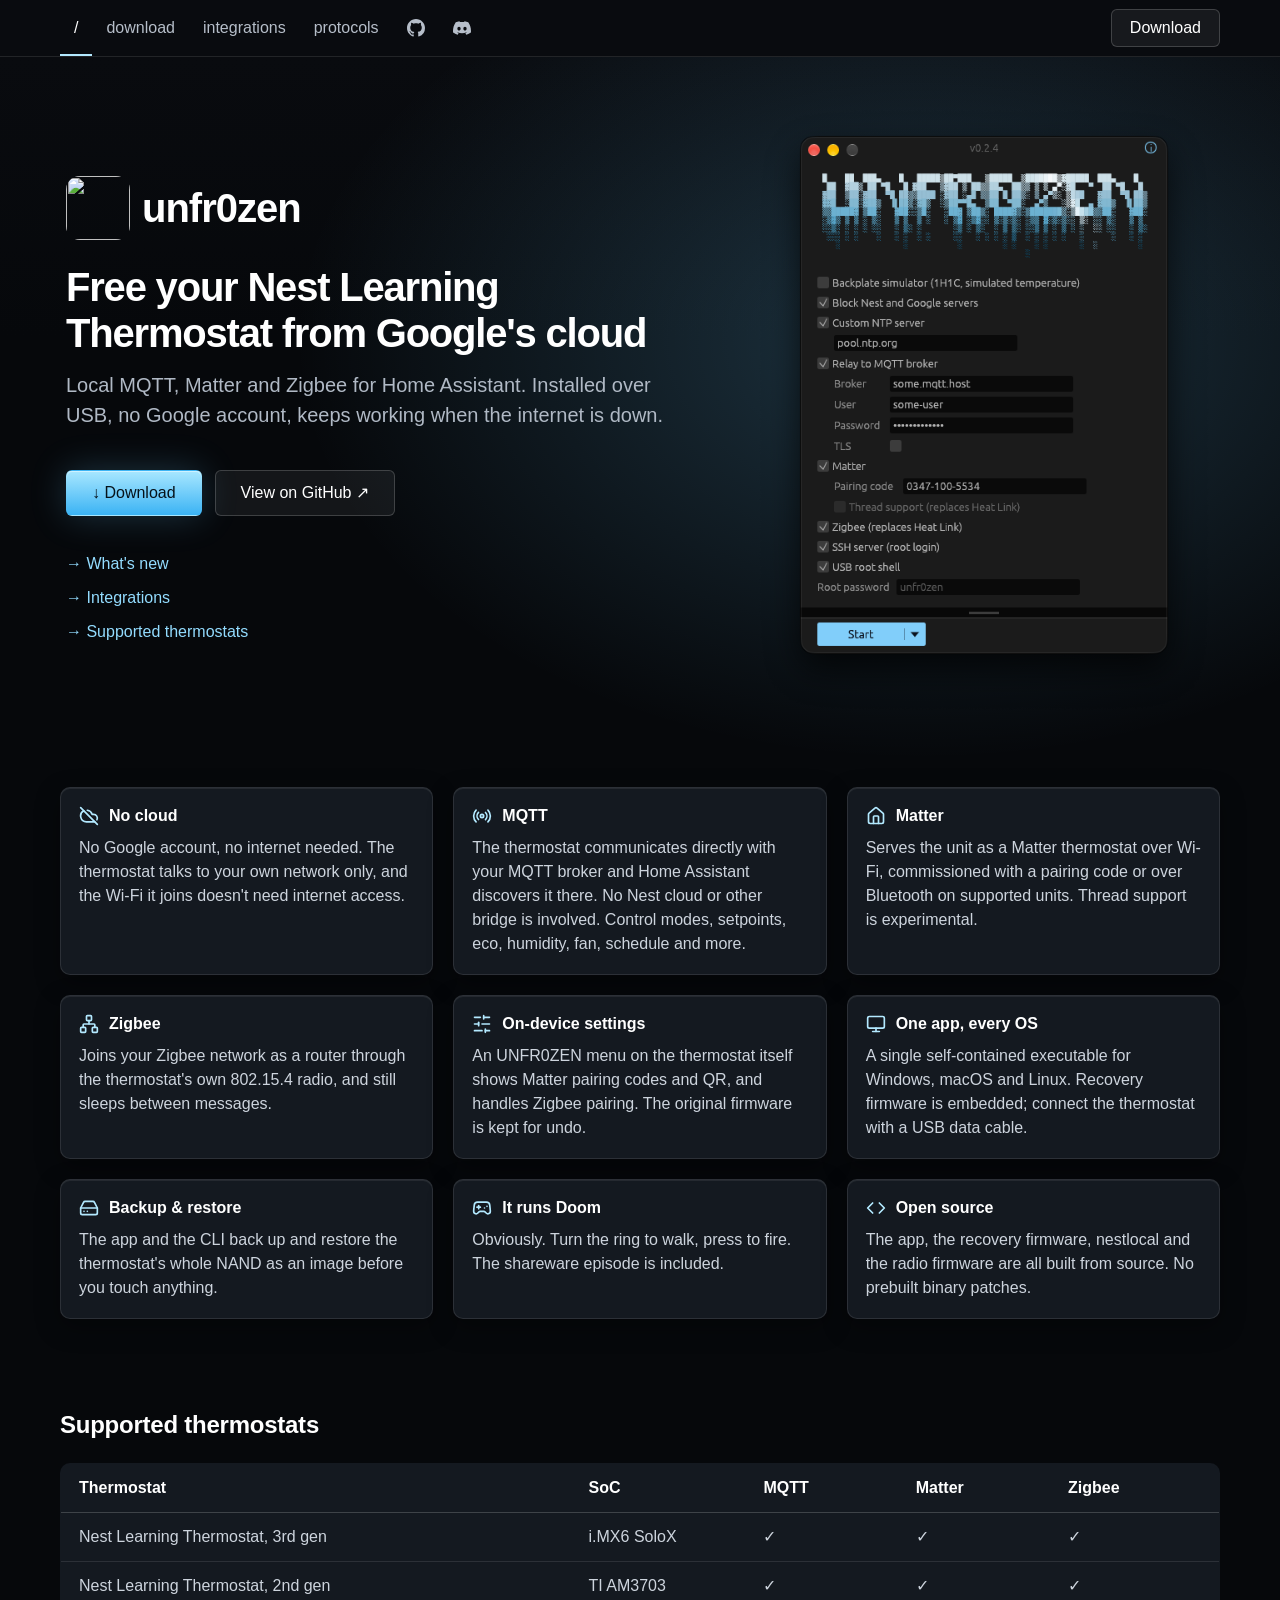
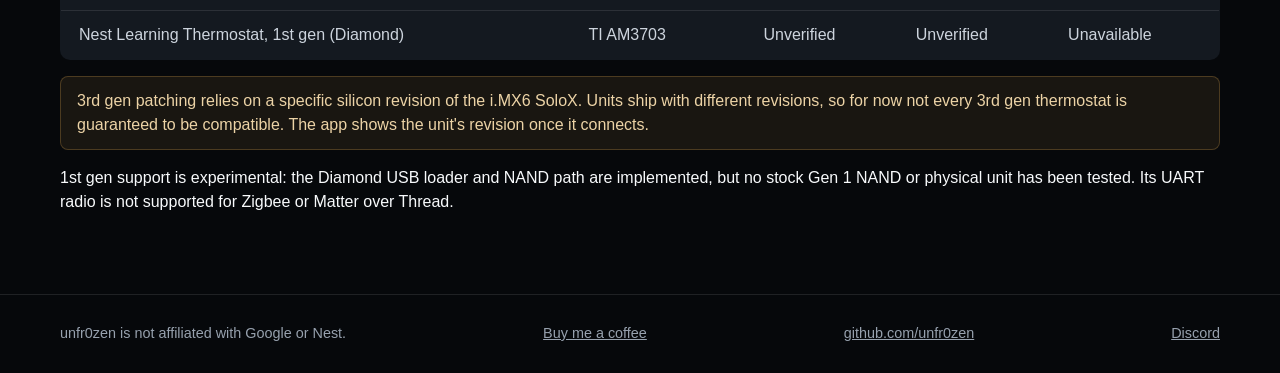
==== index.html @ 120b5002 "feat: add discord link and use github/discord icons in nav" ====
<!doctype html>
<html lang="en">
<head>
    <meta charset="utf-8">
    <meta name="viewport" content="width=device-width, initial-scale=1">
    <title>unfr0zen</title>
    <meta name="description" content="Free your Nest Learning Thermostat from Google's cloud. Local MQTT, Matter and Zigbee for Home Assistant, installed over USB.">
    <meta property="og:title" content="unfr0zen">
    <meta property="og:description" content="Free your Nest Learning Thermostat from Google's cloud.">
    <meta property="og:image" content="https://unfr0zen.com/assets/logo.png">
    <link rel="icon" href="/assets/logo.png">
    <link rel="preconnect" href="https://rsms.me">
    <link rel="stylesheet" href="https://rsms.me/inter/inter.css">
    <link rel="stylesheet" href="/style.css">
    <script async src="https://analytics.unfr0zen.com/js/pa-abmtJ6LBGT69nUpVKESXi.js"></script>
    <script>
      window.plausible=window.plausible||function(){(plausible.q=plausible.q||[]).push(arguments)},plausible.init=plausible.init||function(i){plausible.o=i||{}};
      plausible.init({ endpoint: "https://analytics.unfr0zen.com/api/event" })
    </script>
</head>
<body>
<header>
    <div class="wrap">
        <nav>
            <a href="/" class="active">/</a>
            <a href="/download/">download</a>
            <a href="/integrations/">integrations</a>
            <a href="/protocols/">protocols</a>
            <a href="https://github.com/unfr0zen" class="icon" target="_blank" rel="noopener" aria-label="GitHub" title="GitHub"><svg viewBox="0 0 16 16" aria-hidden="true"><path d="M8 0C3.58 0 0 3.58 0 8c0 3.54 2.29 6.53 5.47 7.59.4.07.55-.17.55-.38 0-.19-.01-.82-.01-1.49-2.01.37-2.53-.49-2.69-.94-.09-.23-.48-.94-.82-1.13-.28-.15-.68-.52-.01-.53.63-.01 1.08.58 1.23.82.72 1.21 1.87.87 2.33.66.07-.52.28-.87.51-1.07-1.78-.2-3.64-.89-3.64-3.95 0-.87.31-1.59.82-2.15-.08-.2-.36-1.02.08-2.12 0 0 .67-.21 2.2.82.64-.18 1.32-.27 2-.27.68 0 1.36.09 2 .27 1.53-1.04 2.2-.82 2.2-.82.44 1.1.16 1.92.08 2.12.51.56.82 1.27.82 2.15 0 3.07-1.87 3.75-3.65 3.95.29.25.54.73.54 1.48 0 1.07-.01 1.93-.01 2.2 0 .21.15.46.55.38A8.013 8.013 0 0 0 16 8c0-4.42-3.58-8-8-8z"/></svg></a>
            <a href="https://discord.gg/4YC7Yj3Tx" class="icon" target="_blank" rel="noopener" aria-label="Discord" title="Discord"><svg viewBox="0 0 24 24" aria-hidden="true"><path d="M20.317 4.37a19.791 19.791 0 0 0-4.885-1.515.074.074 0 0 0-.079.037c-.21.375-.444.864-.608 1.25a18.27 18.27 0 0 0-5.487 0 12.64 12.64 0 0 0-.617-1.25.077.077 0 0 0-.079-.037A19.736 19.736 0 0 0 3.677 4.37a.07.07 0 0 0-.032.027C.533 9.046-.32 13.58.099 18.057a.082.082 0 0 0 .031.057 19.9 19.9 0 0 0 5.993 3.03.078.078 0 0 0 .084-.028c.462-.63.874-1.295 1.226-1.994a.076.076 0 0 0-.041-.106 13.107 13.107 0 0 1-1.872-.892.077.077 0 0 1-.008-.128 10.2 10.2 0 0 0 .372-.292.074.074 0 0 1 .077-.01c3.928 1.793 8.18 1.793 12.062 0a.074.074 0 0 1 .078.01c.12.098.246.198.373.292a.077.077 0 0 1-.006.127 12.299 12.299 0 0 1-1.873.892.077.077 0 0 0-.041.107c.36.698.772 1.362 1.225 1.993a.076.076 0 0 0 .084.028 19.839 19.839 0 0 0 6.002-3.03.077.077 0 0 0 .032-.054c.5-5.177-.838-9.674-3.549-13.66a.061.061 0 0 0-.031-.03zM8.02 15.33c-1.183 0-2.157-1.085-2.157-2.419 0-1.333.956-2.419 2.157-2.419 1.21 0 2.176 1.096 2.157 2.42 0 1.333-.956 2.418-2.157 2.418zm7.975 0c-1.183 0-2.157-1.085-2.157-2.419 0-1.333.955-2.419 2.157-2.419 1.21 0 2.176 1.096 2.157 2.42 0 1.333-.946 2.418-2.157 2.418z"/></svg></a>
        </nav>
        <a href="/download/" class="btn btn-dark btn-small">Download</a>
    </div>
</header>

<main>
    <div class="hero">
        <div class="wrap">
            <div class="hero-text">
                <div class="hero-title">
                    <img src="/assets/logo.png" alt="">
                    <h1>unfr0zen</h1>
                </div>
                <h2>Free your Nest Learning Thermostat from Google's cloud</h2>
                <p>Local MQTT, Matter and Zigbee for Home Assistant. Installed over USB, no Google account, keeps working when the internet is down.</p>
                <div class="buttons">
                    <a href="/download/" class="btn btn-ice">↓ Download</a>
                    <a href="https://github.com/unfr0zen" class="btn btn-dark" target="_blank" rel="noopener">View on GitHub ↗</a>
                </div>
                <div class="quicklinks">
                    <a class="link" href="https://github.com/unfr0zen/unfr0zen/releases" target="_blank" rel="noopener">→ What's new</a>
                    <a class="link" href="/integrations/">→ Integrations</a>
                    <a class="link" href="#devices">→ Supported thermostats</a>
                </div>
            </div>
            <img class="screenshot" src="/assets/app.png" width="552" height="732" alt="The unfr0zen app on macOS">
        </div>
    </div>

    <section>
        <div class="wrap">
            <div class="grid">
                <div class="card">
                    <h3><svg viewBox="0 0 24 24" aria-hidden="true"><path d="m2 2 20 20"/><path d="M5.782 5.782A7 7 0 0 0 9 19h8.5a4.5 4.5 0 0 0 1.307-.193"/><path d="M21.532 16.5A4.5 4.5 0 0 0 17.5 10h-1.79A7.008 7.008 0 0 0 10 5.07"/></svg>No cloud</h3>
                    <p>No Google account, no internet needed. The thermostat talks to your own network only, and the Wi-Fi it joins doesn't need internet access.</p>
                </div>
                <div class="card">
                    <h3><svg viewBox="0 0 24 24" aria-hidden="true"><path d="M4.9 19.1C1 15.2 1 8.8 4.9 4.9"/><path d="M7.8 16.2c-2.3-2.3-2.3-6.1 0-8.5"/><circle cx="12" cy="12" r="2"/><path d="M16.2 7.8c2.3 2.3 2.3 6.1 0 8.5"/><path d="M19.1 4.9C23 8.8 23 15.1 19.1 19"/></svg>MQTT</h3>
                    <p>The thermostat communicates directly with your MQTT broker and Home Assistant discovers it there. No Nest cloud or other bridge is involved. Control modes, setpoints, eco, humidity, fan, schedule and more.</p>
                </div>
                <div class="card">
                    <h3><svg viewBox="0 0 24 24" aria-hidden="true"><path d="M15 21v-8a1 1 0 0 0-1-1h-4a1 1 0 0 0-1 1v8"/><path d="M3 10a2 2 0 0 1 .709-1.528l7-5.999a2 2 0 0 1 2.582 0l7 5.999A2 2 0 0 1 21 10v9a2 2 0 0 1-2 2H5a2 2 0 0 1-2-2z"/></svg>Matter</h3>
                    <p>Serves the unit as a Matter thermostat over Wi-Fi, commissioned with a pairing code or over Bluetooth on supported units. Thread support is experimental.</p>
                </div>
                <div class="card">
                    <h3><svg viewBox="0 0 24 24" aria-hidden="true"><rect x="16" y="16" width="6" height="6" rx="1"/><rect x="2" y="16" width="6" height="6" rx="1"/><rect x="9" y="2" width="6" height="6" rx="1"/><path d="M5 16v-3a1 1 0 0 1 1-1h12a1 1 0 0 1 1 1v3"/><path d="M12 12V8"/></svg>Zigbee</h3>
                    <p>Joins your Zigbee network as a router through the thermostat's own 802.15.4 radio, and still sleeps between messages.</p>
                </div>
                <div class="card">
                    <h3><svg viewBox="0 0 24 24" aria-hidden="true"><line x1="21" x2="14" y1="4" y2="4"/><line x1="10" x2="3" y1="4" y2="4"/><line x1="21" x2="12" y1="12" y2="12"/><line x1="8" x2="3" y1="12" y2="12"/><line x1="21" x2="16" y1="20" y2="20"/><line x1="12" x2="3" y1="20" y2="20"/><line x1="14" x2="14" y1="2" y2="6"/><line x1="8" x2="8" y1="10" y2="14"/><line x1="16" x2="16" y1="18" y2="22"/></svg>On-device settings</h3>
                    <p>An UNFR0ZEN menu on the thermostat itself shows Matter pairing codes and QR, and handles Zigbee pairing. The original firmware is kept for undo.</p>
                </div>
                <div class="card">
                    <h3><svg viewBox="0 0 24 24" aria-hidden="true"><rect width="20" height="14" x="2" y="3" rx="2"/><line x1="8" x2="16" y1="21" y2="21"/><line x1="12" x2="12" y1="17" y2="21"/></svg>One app, every OS</h3>
                    <p>A single self-contained executable for Windows, macOS and Linux. Recovery firmware is embedded; connect the thermostat with a USB data cable.</p>
                </div>
                <div class="card">
                    <h3><svg viewBox="0 0 24 24" aria-hidden="true"><line x1="22" x2="2" y1="12" y2="12"/><path d="M5.45 5.11 2 12v6a2 2 0 0 0 2 2h16a2 2 0 0 0 2-2v-6l-3.45-6.89A2 2 0 0 0 16.76 4H7.24a2 2 0 0 0-1.79 1.11z"/><line x1="6" x2="6.01" y1="16" y2="16"/><line x1="10" x2="10.01" y1="16" y2="16"/></svg>Backup &amp; restore</h3>
                    <p>The app and the CLI back up and restore the thermostat's whole NAND as an image before you touch anything.</p>
                </div>
                <div class="card">
                    <h3><svg viewBox="0 0 24 24" aria-hidden="true"><line x1="6" x2="10" y1="11" y2="11"/><line x1="8" x2="8" y1="9" y2="13"/><line x1="15" x2="15.01" y1="12" y2="12"/><line x1="18" x2="18.01" y1="10" y2="10"/><path d="M17.32 5H6.68a4 4 0 0 0-3.978 3.59c-.006.052-.01.101-.017.152C2.604 9.416 2 14.456 2 16a3 3 0 0 0 3 3c1 0 1.5-.5 2-1l1.414-1.414A2 2 0 0 1 9.828 16h4.344a2 2 0 0 1 1.414.586L17 18c.5.5 1 1 2 1a3 3 0 0 0 3-3c0-1.545-.604-6.584-.685-7.258-.007-.05-.011-.1-.017-.151A4 4 0 0 0 17.32 5z"/></svg>It runs Doom</h3>
                    <p>Obviously. Turn the ring to walk, press to fire. The shareware episode is included.</p>
                </div>
                <div class="card">
                    <h3><svg viewBox="0 0 24 24" aria-hidden="true"><polyline points="16 18 22 12 16 6"/><polyline points="8 6 2 12 8 18"/></svg>Open source</h3>
                    <p>The app, the recovery firmware, nestlocal and the radio firmware are all built from source. No prebuilt binary patches.</p>
                </div>
            </div>
        </div>
    </section>

    <section id="devices">
        <div class="wrap">
            <h2>Supported thermostats</h2>
            <div class="table-scroll">
                <table>
                    <thead>
                        <tr><th>Thermostat</th><th>SoC</th><th>MQTT</th><th>Matter</th><th>Zigbee</th></tr>
                    </thead>
                    <tbody>
                        <tr><td>Nest Learning Thermostat, 3rd gen</td><td>i.MX6 SoloX</td><td>✓</td><td>✓</td><td>✓</td></tr>
                        <tr><td>Nest Learning Thermostat, 2nd gen</td><td>TI AM3703</td><td>✓</td><td>✓</td><td>✓</td></tr>
                        <tr><td>Nest Learning Thermostat, 1st gen (Diamond)</td><td>TI AM3703</td><td>Unverified</td><td>Unverified</td><td>Unavailable</td></tr>
                    </tbody>
                </table>
            </div>
            <div class="note">3rd gen patching relies on a specific silicon revision of the i.MX6 SoloX. Units ship with different revisions, so for now not every 3rd gen thermostat is guaranteed to be compatible. The app shows the unit's revision once it connects.</div>
            <p>1st gen support is experimental: the Diamond USB loader and NAND path are implemented, but no stock Gen 1 NAND or physical unit has been tested. Its UART radio is not supported for Zigbee or Matter over Thread.</p>
        </div>
    </section>
</main>

<footer>
    <div class="wrap">
        <span>unfr0zen is not affiliated with Google or Nest.</span>
        <a href="https://buymeacoffee.com/willtm" target="_blank" rel="noopener">Buy me a coffee</a>
        <a href="https://github.com/unfr0zen" target="_blank" rel="noopener">github.com/unfr0zen</a>
        <a href="https://discord.gg/4YC7Yj3Tx" target="_blank" rel="noopener">Discord</a>
    </div>
</footer>
</body>
</html>
---- style.css ----
:root {
    --bg: #06080b;
    --bg-raised: #141920;
    --bg-header: #090b0f;
    --border: rgba(255, 255, 255, 0.1);
    --border-strong: rgba(255, 255, 255, 0.18);
    --text: #f8fafc;
    --text-body: #cdd4dd;
    --muted: #97a1ae;
    --ice: #b3e9ff;
    --ice-dim: #93dcff;
    --ice-glow: rgba(111, 205, 255, 0.22);
    --ice-grad: linear-gradient(180deg, #a8e7ff, #3bb3f4);
    --ice-grad-hover: linear-gradient(180deg, #bdedff, #52c0f8);
    --mono: ui-monospace, SFMono-Regular, Menlo, Consolas, monospace;
}

* { box-sizing: border-box; }

html { color-scheme: dark; }

body {
    margin: 0;
    background: var(--bg);
    color: var(--text);
    font-family: InterVariable, Inter, -apple-system, BlinkMacSystemFont, "Segoe UI", sans-serif;
    /* Slashed zero, so the 0 in unfr0zen doesn't read as an O. */
    font-feature-settings: "zero";
    line-height: 1.5;
    -webkit-font-smoothing: antialiased;
}

a { color: var(--ice-dim); }

a:hover { color: var(--ice); }

:focus-visible {
    outline: 2px solid var(--ice);
    outline-offset: 2px;
}

h1, h2, h3 { color: #fff; }

code {
    font-family: var(--mono);
    font-size: 0.9em;
    color: #e6f5fe;
    background: rgba(159, 224, 255, 0.13);
    padding: 0.1em 0.35em;
    border-radius: 4px;
}

.wrap {
    max-width: 1200px;
    margin: 0 auto;
    padding: 0 20px;
}

/* Header */

header {
    background: var(--bg-header);
    border-bottom: 1px solid var(--border);
}

header .wrap {
    display: flex;
    align-items: center;
    justify-content: space-between;
    min-height: 56px;
    gap: 16px;
}

nav {
    display: flex;
    flex-wrap: wrap;
}

nav a {
    padding: 16px 14px 14px;
    color: #b6bec9;
    text-decoration: none;
    border-bottom: 2px solid transparent;
    transition: color 0.15s;
}

nav a:hover { color: #fff; }

nav a.icon {
    display: flex;
    align-items: center;
}

nav a.icon svg {
    width: 18px;
    height: 18px;
    fill: currentColor;
}

nav a.active {
    color: #fff;
    font-weight: 500;
    border-bottom-color: var(--ice);
}

/* Buttons */

.btn {
    display: inline-block;
    padding: 10px 25px;
    font-size: 1rem;
    color: #fff;
    border-radius: 6px;
    text-decoration: none;
    border: 1px solid transparent;
    transition: background 0.15s, border-color 0.15s;
}

.btn-ice {
    color: #061219;
    font-weight: 500;
    background: var(--ice-grad);
    box-shadow: inset 0 1px 0 rgba(255, 255, 255, 0.45), 0 0 36px var(--ice-glow);
}
.btn-ice:hover { background: var(--ice-grad-hover); color: #061219; }

.btn-dark {
    background: rgba(255, 255, 255, 0.06);
    border-color: var(--border-strong);
}
.btn-dark:hover {
    color: #fff;
    background: rgba(255, 255, 255, 0.11);
    border-color: rgba(255, 255, 255, 0.3);
}

.btn-small {
    padding: 6px 18px;
    font-weight: 500;
}

.link {
    color: var(--ice-dim);
    text-decoration: none;
}
.link:hover { text-decoration: underline; }

/* Hero */

.hero {
    background:
        radial-gradient(ellipse 70% 85% at 72% 40%, var(--ice-glow), transparent 70%),
        linear-gradient(to bottom, var(--bg-header), var(--bg) 40%);
    min-height: max(60vh, 560px);
    display: flex;
    align-items: center;
    padding: 48px 0;
}

.hero .wrap {
    display: flex;
    align-items: center;
    gap: 48px;
}

.hero-text { flex: 1; }

.hero-title {
    display: flex;
    align-items: center;
    gap: 12px;
}

.hero-title img {
    width: 64px;
    height: 64px;
    border-radius: 14px;
}

.hero-title h1 {
    margin: 0;
    font-size: 40px;
    font-weight: 600;
    letter-spacing: -0.025em;
}

.hero h2 {
    font-size: 2.5rem;
    font-weight: 600;
    line-height: 1.15;
    letter-spacing: -0.03em;
    margin: 24px 0 0;
    max-width: 640px;
}

.hero p {
    font-size: 20px;
    font-weight: 300;
    color: #b0b9c5;
    margin: 14px 0 0;
    max-width: 600px;
}

.buttons {
    display: flex;
    flex-wrap: wrap;
    gap: 13px;
    margin-top: 40px;
}

.quicklinks {
    display: flex;
    flex-direction: column;
    gap: 10px;
    margin-top: 36px;
}

/* App screenshot, a transparent PNG with the macOS window shadow */

.screenshot {
    flex: none;
    width: 460px;
    height: auto;
}

@media (max-width: 900px) {
    .screenshot { display: none; }
    .hero { min-height: 0; }
    .hero h2 { font-size: 1.6rem; }
}

/* Sections */

section { padding: 24px 0 64px; }

section > .wrap > h2 {
    font-size: 1.5rem;
    font-weight: 600;
    letter-spacing: -0.01em;
    margin: 0 0 20px;
}

.grid {
    display: grid;
    grid-template-columns: repeat(auto-fill, minmax(320px, 1fr));
    gap: 20px;
}

.card {
    background: var(--bg-raised);
    border: 1px solid var(--border);
    border-radius: 10px;
    overflow: hidden;
    box-shadow: inset 0 1px 0 rgba(255, 255, 255, 0.07), 0 8px 24px rgba(0, 0, 0, 0.35);
}

.card h3 {
    display: flex;
    align-items: center;
    gap: 10px;
    margin: 0;
    padding: 16px 18px 0;
    font-size: 1rem;
    font-weight: 600;
}

/* Line icons from Lucide (ISC license). */
.card h3 svg,
.doc h2 svg {
    flex: none;
    width: 20px;
    height: 20px;
    fill: none;
    stroke: var(--ice);
    stroke-width: 2;
    stroke-linecap: round;
    stroke-linejoin: round;
}

.card p {
    margin: 0;
    padding: 8px 18px 18px;
    color: var(--text-body);
}

table {
    width: 100%;
    border-collapse: collapse;
    background: var(--bg-raised);
    border: 1px solid var(--border);
    border-radius: 10px;
    overflow: hidden;
}

th, td {
    text-align: left;
    padding: 12px 18px;
    border-bottom: 1px solid var(--border);
}

th {
    color: #fff;
    font-weight: 600;
    border-bottom-color: var(--border-strong);
}

td { color: var(--text-body); }

tr:last-child td { border-bottom: none; }

.table-scroll { overflow-x: auto; }

/* Download page */

.os-picker {
    background:
        radial-gradient(ellipse 55% 120% at 50% 0%, var(--ice-glow), transparent 70%),
        var(--bg-header);
    border-bottom: 1px solid var(--border);
    padding: 40px 0;
}

.os-picker h1 {
    text-align: center;
    margin: 0 0 6px;
    font-weight: 600;
    letter-spacing: -0.02em;
}

.os-picker .version {
    text-align: center;
    color: var(--muted);
    margin: 0 0 28px;
}

.tabs {
    display: grid;
    grid-template-columns: repeat(3, 1fr);
    gap: 16px;
    max-width: 640px;
    margin: 0 auto;
}

.tab {
    font: inherit;
    color: #b6bec9;
    background: transparent;
    border: 1px solid transparent;
    border-radius: 8px;
    height: 96px;
    cursor: pointer;
    display: flex;
    flex-direction: column;
    align-items: center;
    justify-content: center;
    gap: 8px;
    transition: color 0.15s, background 0.15s, border-color 0.15s;
}

.tab svg {
    width: 32px;
    height: 32px;
    fill: currentColor;
}

.tab:hover {
    color: #fff;
    background: rgba(255, 255, 255, 0.04);
}

.tab.active {
    color: #fff;
    font-weight: 600;
    border-color: rgba(159, 224, 255, 0.65);
    background: rgba(159, 224, 255, 0.12);
    box-shadow: 0 0 28px var(--ice-glow);
}

.panel { display: none; padding-bottom: 0; }
.panel.active { display: block; }

.panel .wrap { max-width: 760px; }

.files {
    display: flex;
    flex-wrap: wrap;
    gap: 12px;
    margin: 8px 0 28px;
}

.panel h2 {
    font-size: 1.25rem;
    margin: 32px 0 8px;
}

.panel ol, .panel ul { padding-left: 22px; color: var(--text-body); }
.panel li { margin: 6px 0; }

.note {
    border-radius: 8px;
    padding: 12px 16px;
    margin: 16px 0;
    background: rgba(255, 190, 92, 0.08);
    border: 1px solid rgba(255, 190, 92, 0.22);
    color: #ecd3a6;
}

pre {
    position: relative;
    background: #0b0e13;
    border: 1px solid var(--border);
    border-radius: 10px;
    padding: 16px 56px 16px 16px;
    overflow-x: auto;
    font-family: var(--mono);
    font-size: 0.85rem;
    line-height: 1.5;
    color: #e3eaf2;
}

pre code { background: none; padding: 0; font-size: inherit; color: inherit; }

.copy {
    position: absolute;
    top: 8px;
    right: 8px;
    font: 12px var(--mono);
    color: #c3c9d2;
    background: rgba(255, 255, 255, 0.06);
    border: 1px solid var(--border-strong);
    border-radius: 5px;
    padding: 4px 8px;
    cursor: pointer;
    transition: color 0.15s, background 0.15s;
}
.copy:hover { color: #fff; background: rgba(255, 255, 255, 0.1); }

/* Footer */

footer {
    border-top: 1px solid var(--border);
    color: var(--muted);
    font-size: 0.9rem;
    padding: 28px 0;
}

footer .wrap {
    display: flex;
    flex-wrap: wrap;
    justify-content: space-between;
    gap: 12px;
}

footer a { color: var(--muted); }
footer a:hover { color: var(--text); }

@media (max-width: 600px) {
    header .btn { display: none; }
    nav a { padding: 16px 6px 14px; font-size: 0.9rem; }
    .tab { height: 80px; font-size: 0.9rem; }
    .grid { grid-template-columns: 1fr; }
}

/* Documentation pages */

.doc .wrap { max-width: 860px; }

.doc h1 {
    font-size: 2rem;
    font-weight: 600;
    letter-spacing: -0.02em;
    margin: 24px 0 12px;
}

.doc .wrap > h2 {
    display: flex;
    align-items: center;
    gap: 12px;
    font-size: 1.4rem;
    letter-spacing: -0.01em;
    margin: 48px 0 12px;
    scroll-margin-top: 16px;
}

.doc h2 svg { width: 24px; height: 24px; }
.doc h3 { font-size: 1.1rem; margin: 28px 0 8px; }

.doc p, .doc li { color: var(--text-body); overflow-wrap: break-word; }
.doc b { color: var(--text); font-weight: 600; }
.doc ol, .doc ul { padding-left: 22px; }
.doc li { margin: 6px 0; }
.doc table { margin: 4px 0 12px; }

/* On phones a row is a block: each cell on its own line under its column's
   name (data-label). */
@media (max-width: 600px) {
    .doc thead { display: none; }
    .doc table, .doc tbody, .doc tr, .doc td { display: block; }
    .doc tr { padding: 10px 16px; border-bottom: 1px solid var(--border); }
    .doc tr:last-child { border-bottom: none; }
    .doc td { padding: 3px 0; border: none; overflow-wrap: break-word; }
    .doc td:first-child { color: var(--text); }
    .doc td[data-label]::before {
        content: attr(data-label);
        display: block;
        font-size: 0.75rem;
        color: var(--muted);
    }
}

.doc .badge { margin: 4px 0 20px; }
.doc .badge img { display: block; height: 40px; }

.toc {
    display: flex;
    flex-wrap: wrap;
    gap: 6px 18px;
    list-style: none;
    padding: 0 !important;
}
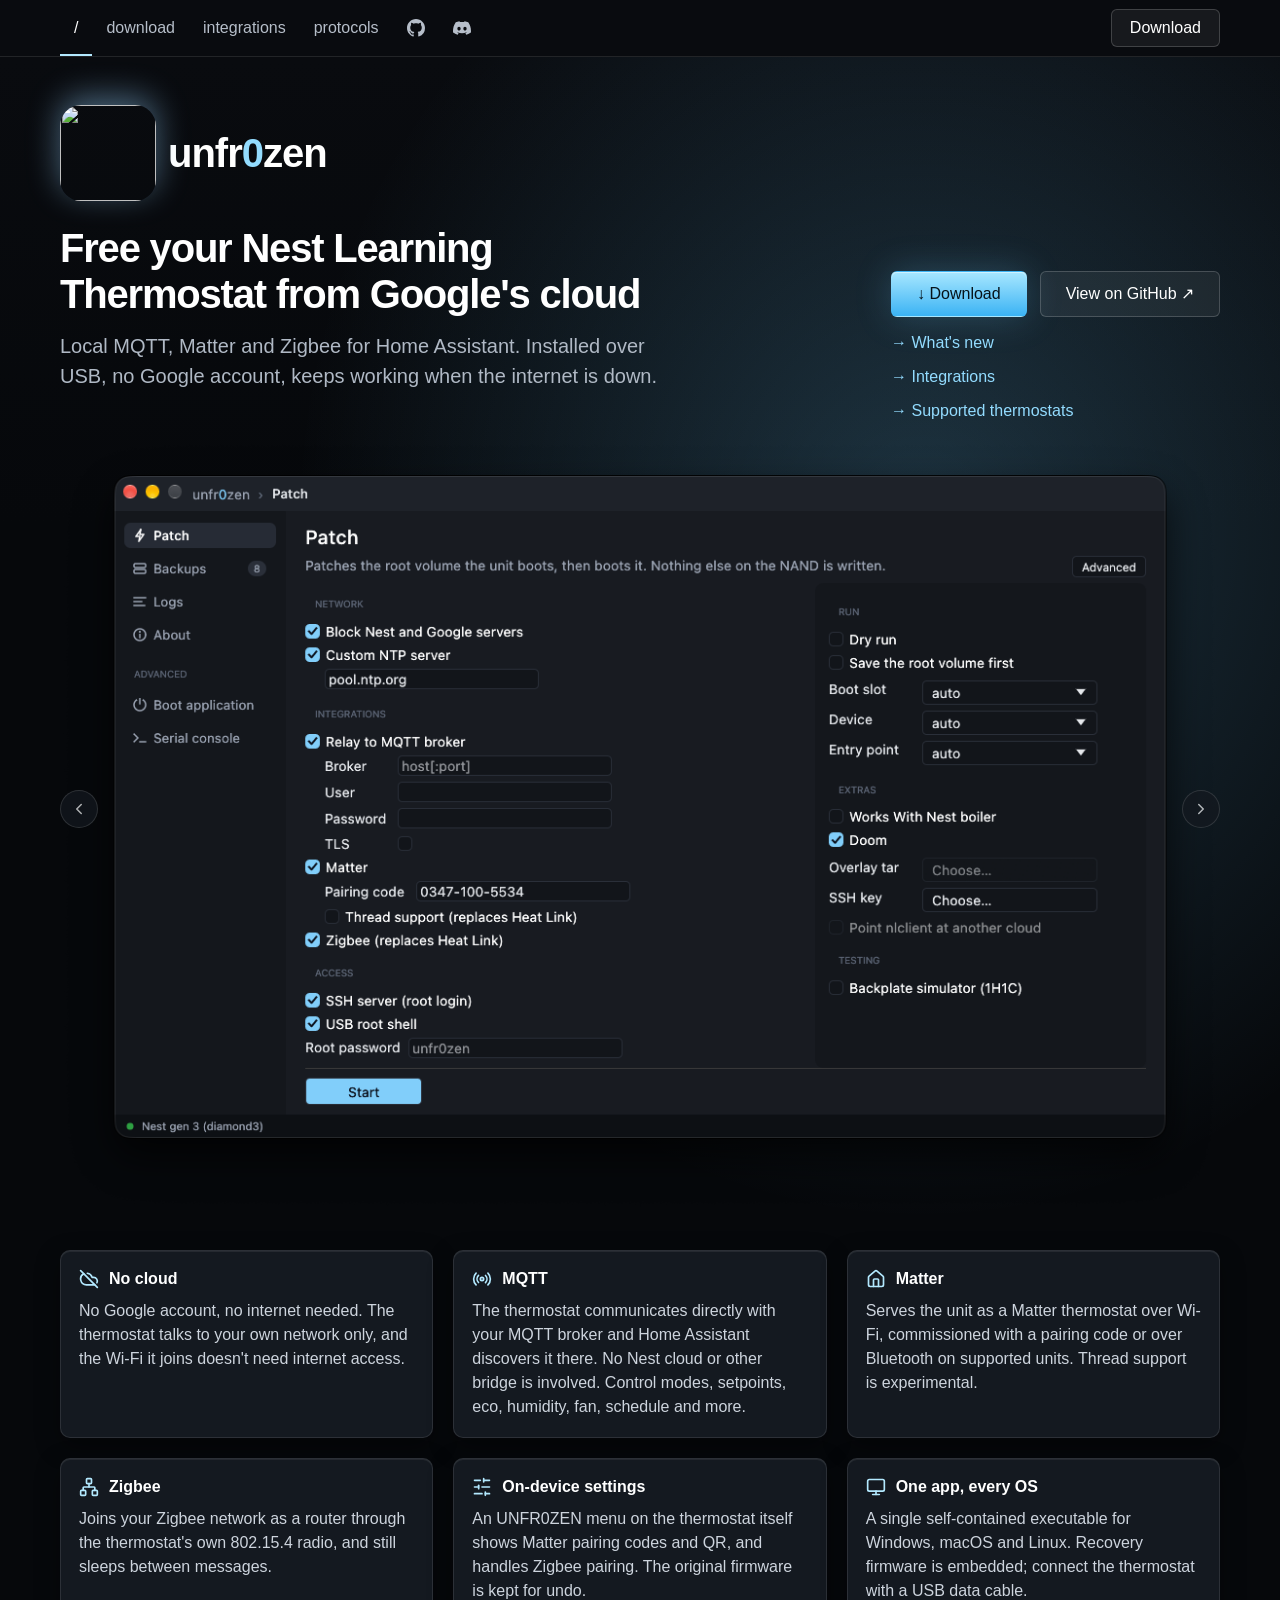
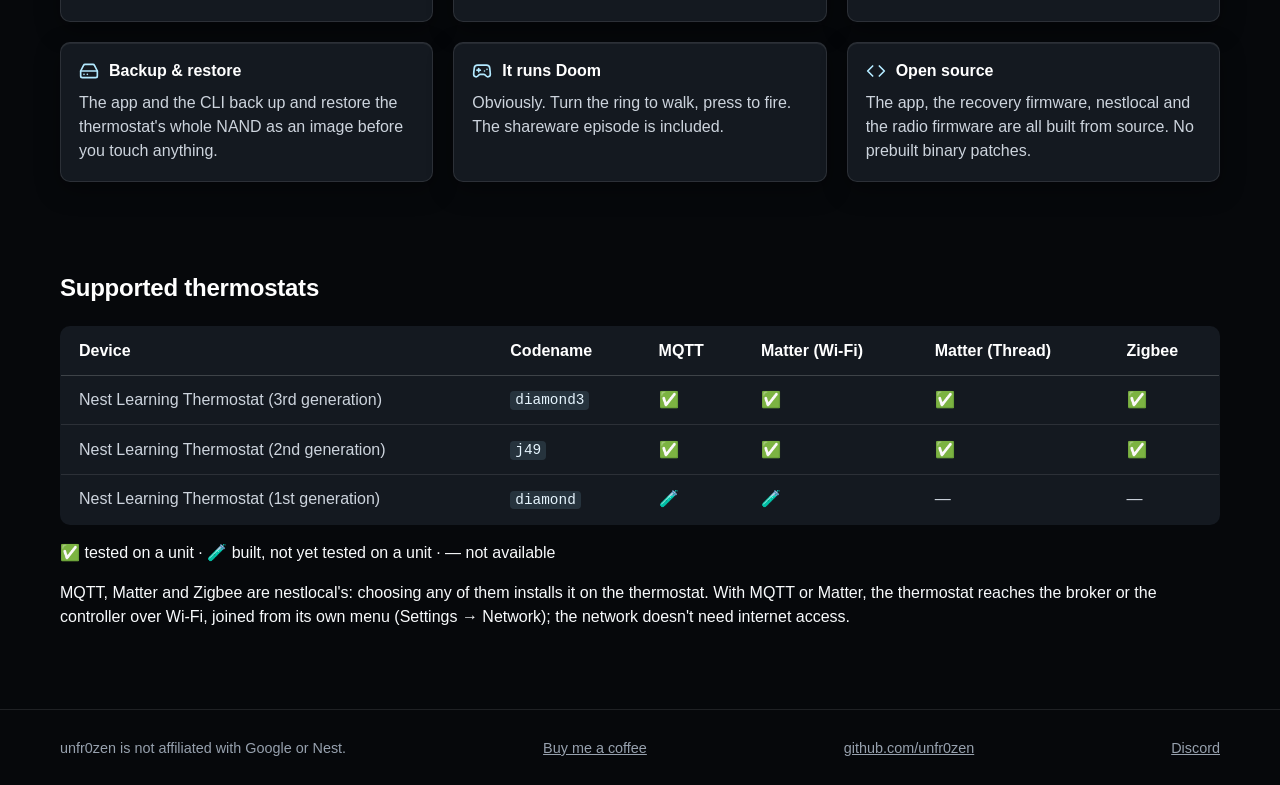
==== commit a9df1e80: "feat: rework the homepage's hero and supported thermostats Rotating screenshots with arrows at full " ====
--- a/index.html
+++ b/index.html
@@ -8,10 +8,13 @@
     <meta property="og:title" content="unfr0zen">
     <meta property="og:description" content="Free your Nest Learning Thermostat from Google's cloud.">
     <meta property="og:image" content="https://unfr0zen.com/assets/logo.png">
-    <link rel="icon" href="/assets/logo.png">
+    <link rel="icon" href="/favicon.ico" sizes="16x16 32x32 48x48">
+    <link rel="icon" type="image/png" href="/assets/logo.png" sizes="256x256">
+    <link rel="apple-touch-icon" href="/assets/apple-touch-icon.png">
     <link rel="preconnect" href="https://rsms.me">
     <link rel="stylesheet" href="https://rsms.me/inter/inter.css">
     <link rel="stylesheet" href="/style.css">
+    <script defer src="/carousel.js"></script>
     <script async src="https://analytics.unfr0zen.com/js/pa-abmtJ6LBGT69nUpVKESXi.js"></script>
     <script>
       window.plausible=window.plausible||function(){(plausible.q=plausible.q||[]).push(arguments)},plausible.init=plausible.init||function(i){plausible.o=i||{}};
@@ -38,8 +41,8 @@
         <div class="wrap">
             <div class="hero-text">
                 <div class="hero-title">
-                    <img src="/assets/logo.png" alt="">
-                    <h1>unfr0zen</h1>
+                    <span class="hero-logo"><img src="/assets/logo.png" alt=""></span>
+                    <h1>unfr<span class="zero">0</span>zen</h1>
                 </div>
                 <h2>Free your Nest Learning Thermostat from Google's cloud</h2>
                 <p>Local MQTT, Matter and Zigbee for Home Assistant. Installed over USB, no Google account, keeps working when the internet is down.</p>
@@ -53,7 +56,13 @@
                     <a class="link" href="#devices">→ Supported thermostats</a>
                 </div>
             </div>
-            <img class="screenshot" src="/assets/app.png" width="552" height="732" alt="The unfr0zen app on macOS">
+            <div class="shots" role="group" aria-roledescription="carousel" aria-label="The unfr0zen app on macOS">
+                <img class="screenshot is-shown" src="/assets/app1.png" width="1192" height="792" alt="The Patch page: options for blocking Nest and Google servers, NTP, MQTT, Matter, Zigbee, SSH and the USB root shell.">
+                <img class="screenshot" src="/assets/app2.png" width="1192" height="792" aria-hidden="true" alt="The Backups page: NAND backups of different thermostats, with a map of the selected backup's NAND.">
+                <img class="screenshot" src="/assets/app3.png" width="1192" height="792" aria-hidden="true" alt="The Logs page: past runs, with the steps and log of the selected one.">
+                <button class="shot-nav shot-prev" type="button" aria-label="Previous screenshot" hidden><svg viewBox="0 0 24 24" aria-hidden="true"><path d="m15 18-6-6 6-6"/></svg></button>
+                <button class="shot-nav shot-next" type="button" aria-label="Next screenshot" hidden><svg viewBox="0 0 24 24" aria-hidden="true"><path d="m9 18 6-6-6-6"/></svg></button>
+            </div>
         </div>
     </div>
 
@@ -106,17 +115,17 @@
             <div class="table-scroll">
                 <table>
                     <thead>
-                        <tr><th>Thermostat</th><th>SoC</th><th>MQTT</th><th>Matter</th><th>Zigbee</th></tr>
+                        <tr><th>Device</th><th>Codename</th><th>MQTT</th><th>Matter (Wi-Fi)</th><th>Matter (Thread)</th><th>Zigbee</th></tr>
                     </thead>
                     <tbody>
-                        <tr><td>Nest Learning Thermostat, 3rd gen</td><td>i.MX6 SoloX</td><td>✓</td><td>✓</td><td>✓</td></tr>
-                        <tr><td>Nest Learning Thermostat, 2nd gen</td><td>TI AM3703</td><td>✓</td><td>✓</td><td>✓</td></tr>
-                        <tr><td>Nest Learning Thermostat, 1st gen (Diamond)</td><td>TI AM3703</td><td>Unverified</td><td>Unverified</td><td>Unavailable</td></tr>
+                        <tr><td>Nest Learning Thermostat (3rd generation)</td><td><code>diamond3</code></td><td>✅</td><td>✅</td><td>✅</td><td>✅</td></tr>
+                        <tr><td>Nest Learning Thermostat (2nd generation)</td><td><code>j49</code></td><td>✅</td><td>✅</td><td>✅</td><td>✅</td></tr>
+                        <tr><td>Nest Learning Thermostat (1st generation)</td><td><code>diamond</code></td><td>🧪</td><td>🧪</td><td>—</td><td>—</td></tr>
                     </tbody>
                 </table>
             </div>
-            <div class="note">3rd gen patching relies on a specific silicon revision of the i.MX6 SoloX. Units ship with different revisions, so for now not every 3rd gen thermostat is guaranteed to be compatible. The app shows the unit's revision once it connects.</div>
-            <p>1st gen support is experimental: the Diamond USB loader and NAND path are implemented, but no stock Gen 1 NAND or physical unit has been tested. Its UART radio is not supported for Zigbee or Matter over Thread.</p>
+            <p>✅ tested on a unit · 🧪 built, not yet tested on a unit · — not available</p>
+            <p>MQTT, Matter and Zigbee are nestlocal's: choosing any of them installs it on the thermostat. With MQTT or Matter, the thermostat reaches the broker or the controller over Wi-Fi, joined from its own menu (Settings → Network); the network doesn't need internet access.</p>
         </div>
     </section>
 </main>
--- a/style.css
+++ b/style.css
@@ -154,16 +154,23 @@
     min-height: max(60vh, 560px);
     display: flex;
     align-items: center;
-    padding: 48px 0;
+    padding: 48px 0 16px;
 }
 
 .hero .wrap {
-    display: flex;
-    align-items: center;
-    gap: 48px;
-}
-
-.hero-text { flex: 1; }
+    width: 100%;
+}
+
+/* The words and the title at the left, what to do next at the right, so the
+   screenshot under them starts high on the page. */
+
+.hero-text {
+    display: grid;
+    grid-template-columns: 1fr auto;
+    column-gap: 48px;
+}
+
+.hero-text > * { grid-column: 1; }
 
 .hero-title {
     display: flex;
@@ -171,10 +178,36 @@
     gap: 12px;
 }
 
-.hero-title img {
-    width: 64px;
-    height: 64px;
-    border-radius: 14px;
+.hero-logo {
+    position: relative;
+    flex: none;
+    width: 96px;
+    height: 96px;
+    border-radius: 21px;
+    overflow: hidden;
+    box-shadow: 0 -8px 32px 0 rgba(150, 210, 255, 0.45);
+}
+
+.hero-logo img {
+    display: block;
+    width: 100%;
+    height: 100%;
+}
+
+/* A glint across the icon, then a rest. */
+
+.hero-logo::after {
+    content: "";
+    position: absolute;
+    inset: 0;
+    background: linear-gradient(115deg, transparent 20%, rgba(179, 233, 255, 0.16) 50%, transparent 80%);
+    transform: translateX(-100%);
+    animation: glint 8s ease-in-out 0.5s infinite;
+}
+
+@keyframes glint {
+    0% { transform: translateX(-100%); }
+    15%, 100% { transform: translateX(100%); }
 }
 
 .hero-title h1 {
@@ -183,6 +216,8 @@
     font-weight: 600;
     letter-spacing: -0.025em;
 }
+
+.hero-title .zero { color: var(--ice-dim); }
 
 .hero h2 {
     font-size: 2.5rem;
@@ -205,26 +240,99 @@
     display: flex;
     flex-wrap: wrap;
     gap: 13px;
-    margin-top: 40px;
+}
+
+.hero-text > .buttons {
+    grid-column: 2;
+    grid-row: 1 / span 2;
+    align-self: end;
 }
 
 .quicklinks {
     display: flex;
     flex-direction: column;
     gap: 10px;
-    margin-top: 36px;
+}
+
+.hero-text > .quicklinks {
+    grid-column: 2;
+    grid-row: 3;
+    margin-top: 14px;
 }
 
 /* App screenshot, a transparent PNG with the macOS window shadow */
 
+.shots {
+    position: relative;
+    max-width: 1192px;
+    margin-top: 16px;
+}
+
 .screenshot {
-    flex: none;
-    width: 460px;
+    display: block;
+    width: 100%;
     height: auto;
+    opacity: 0;
+    transition: opacity 0.4s;
+}
+
+.screenshot.is-shown { opacity: 1; }
+
+.screenshot:not(:first-child) {
+    position: absolute;
+    inset: 0;
+}
+
+/* The arrows sit in the transparent margin beside the window, clear of what
+   it shows; that margin is 40px wide at the narrowest the screenshots appear. */
+
+.shot-nav {
+    position: absolute;
+    top: 48%;
+    display: flex;
+    align-items: center;
+    justify-content: center;
+    width: 38px;
+    height: 38px;
+    padding: 0;
+    color: var(--text);
+    background: var(--bg-raised);
+    border: 1px solid var(--border-strong);
+    border-radius: 50%;
+    cursor: pointer;
+    opacity: 0.7;
+    transform: translateY(-50%);
+    transition: opacity 0.15s;
+}
+
+.shot-nav[hidden] { display: none; }
+
+.shot-nav:hover, .shot-nav:focus-visible { opacity: 1; }
+
+.shot-prev { left: 0; }
+
+.shot-next { right: 0; }
+
+.shot-nav svg {
+    width: 18px;
+    height: 18px;
+    fill: none;
+    stroke: currentColor;
+    stroke-width: 2;
+    stroke-linecap: round;
+    stroke-linejoin: round;
+}
+
+@media (prefers-reduced-motion: reduce) {
+    .screenshot { transition: none; }
+    .hero-logo::after { animation: none; }
 }
 
 @media (max-width: 900px) {
-    .screenshot { display: none; }
+    .shots { display: none; }
+    .hero-text { display: block; }
+    .hero-text > .buttons { margin-top: 40px; }
+    .hero-text > .quicklinks { margin-top: 36px; }
     .hero { min-height: 0; }
     .hero h2 { font-size: 1.6rem; }
 }
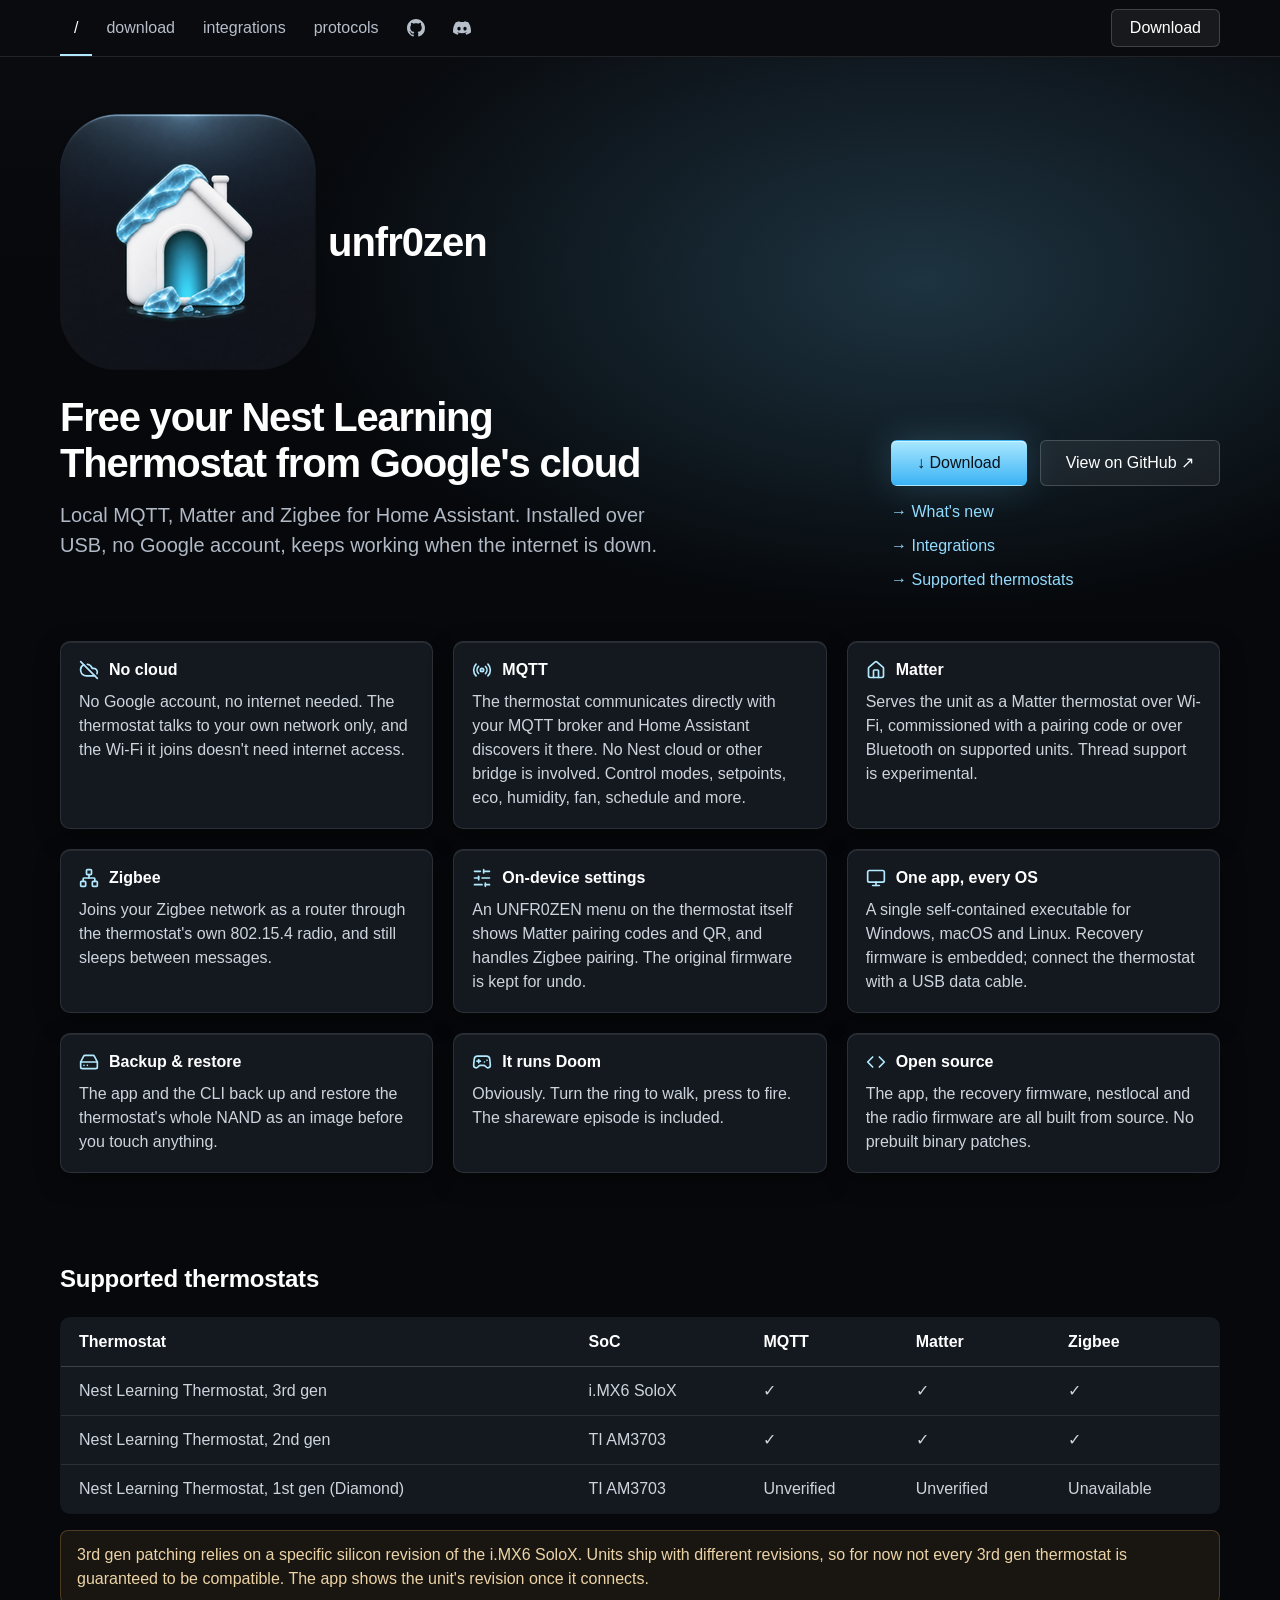
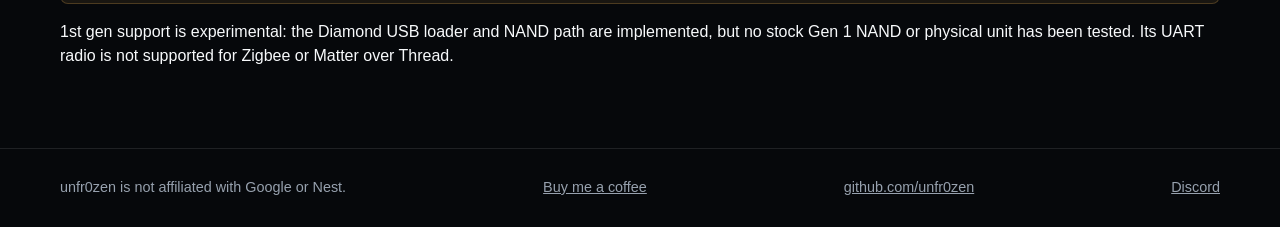
==== commit f5ce1c27: "feat: use the app's macos icon for the logo and favicon" ====
--- a/index.html
+++ b/index.html
@@ -14,7 +14,6 @@
     <link rel="preconnect" href="https://rsms.me">
     <link rel="stylesheet" href="https://rsms.me/inter/inter.css">
     <link rel="stylesheet" href="/style.css">
-    <script defer src="/carousel.js"></script>
     <script async src="https://analytics.unfr0zen.com/js/pa-abmtJ6LBGT69nUpVKESXi.js"></script>
     <script>
       window.plausible=window.plausible||function(){(plausible.q=plausible.q||[]).push(arguments)},plausible.init=plausible.init||function(i){plausible.o=i||{}};
@@ -41,8 +40,8 @@
         <div class="wrap">
             <div class="hero-text">
                 <div class="hero-title">
-                    <span class="hero-logo"><img src="/assets/logo.png" alt=""></span>
-                    <h1>unfr<span class="zero">0</span>zen</h1>
+                    <img src="/assets/logo.png" alt="">
+                    <h1>unfr0zen</h1>
                 </div>
                 <h2>Free your Nest Learning Thermostat from Google's cloud</h2>
                 <p>Local MQTT, Matter and Zigbee for Home Assistant. Installed over USB, no Google account, keeps working when the internet is down.</p>
@@ -56,13 +55,7 @@
                     <a class="link" href="#devices">→ Supported thermostats</a>
                 </div>
             </div>
-            <div class="shots" role="group" aria-roledescription="carousel" aria-label="The unfr0zen app on macOS">
-                <img class="screenshot is-shown" src="/assets/app1.png" width="1192" height="792" alt="The Patch page: options for blocking Nest and Google servers, NTP, MQTT, Matter, Zigbee, SSH and the USB root shell.">
-                <img class="screenshot" src="/assets/app2.png" width="1192" height="792" aria-hidden="true" alt="The Backups page: NAND backups of different thermostats, with a map of the selected backup's NAND.">
-                <img class="screenshot" src="/assets/app3.png" width="1192" height="792" aria-hidden="true" alt="The Logs page: past runs, with the steps and log of the selected one.">
-                <button class="shot-nav shot-prev" type="button" aria-label="Previous screenshot" hidden><svg viewBox="0 0 24 24" aria-hidden="true"><path d="m15 18-6-6 6-6"/></svg></button>
-                <button class="shot-nav shot-next" type="button" aria-label="Next screenshot" hidden><svg viewBox="0 0 24 24" aria-hidden="true"><path d="m9 18 6-6-6-6"/></svg></button>
-            </div>
+            <img class="screenshot" src="/assets/app.png" width="552" height="732" alt="The unfr0zen app on macOS">
         </div>
     </div>
 
@@ -115,17 +108,17 @@
             <div class="table-scroll">
                 <table>
                     <thead>
-                        <tr><th>Device</th><th>Codename</th><th>MQTT</th><th>Matter (Wi-Fi)</th><th>Matter (Thread)</th><th>Zigbee</th></tr>
+                        <tr><th>Thermostat</th><th>SoC</th><th>MQTT</th><th>Matter</th><th>Zigbee</th></tr>
                     </thead>
                     <tbody>
-                        <tr><td>Nest Learning Thermostat (3rd generation)</td><td><code>diamond3</code></td><td>✅</td><td>✅</td><td>✅</td><td>✅</td></tr>
-                        <tr><td>Nest Learning Thermostat (2nd generation)</td><td><code>j49</code></td><td>✅</td><td>✅</td><td>✅</td><td>✅</td></tr>
-                        <tr><td>Nest Learning Thermostat (1st generation)</td><td><code>diamond</code></td><td>🧪</td><td>🧪</td><td>—</td><td>—</td></tr>
+                        <tr><td>Nest Learning Thermostat, 3rd gen</td><td>i.MX6 SoloX</td><td>✓</td><td>✓</td><td>✓</td></tr>
+                        <tr><td>Nest Learning Thermostat, 2nd gen</td><td>TI AM3703</td><td>✓</td><td>✓</td><td>✓</td></tr>
+                        <tr><td>Nest Learning Thermostat, 1st gen (Diamond)</td><td>TI AM3703</td><td>Unverified</td><td>Unverified</td><td>Unavailable</td></tr>
                     </tbody>
                 </table>
             </div>
-            <p>✅ tested on a unit · 🧪 built, not yet tested on a unit · — not available</p>
-            <p>MQTT, Matter and Zigbee are nestlocal's: choosing any of them installs it on the thermostat. With MQTT or Matter, the thermostat reaches the broker or the controller over Wi-Fi, joined from its own menu (Settings → Network); the network doesn't need internet access.</p>
+            <div class="note">3rd gen patching relies on a specific silicon revision of the i.MX6 SoloX. Units ship with different revisions, so for now not every 3rd gen thermostat is guaranteed to be compatible. The app shows the unit's revision once it connects.</div>
+            <p>1st gen support is experimental: the Diamond USB loader and NAND path are implemented, but no stock Gen 1 NAND or physical unit has been tested. Its UART radio is not supported for Zigbee or Matter over Thread.</p>
         </div>
     </section>
 </main>
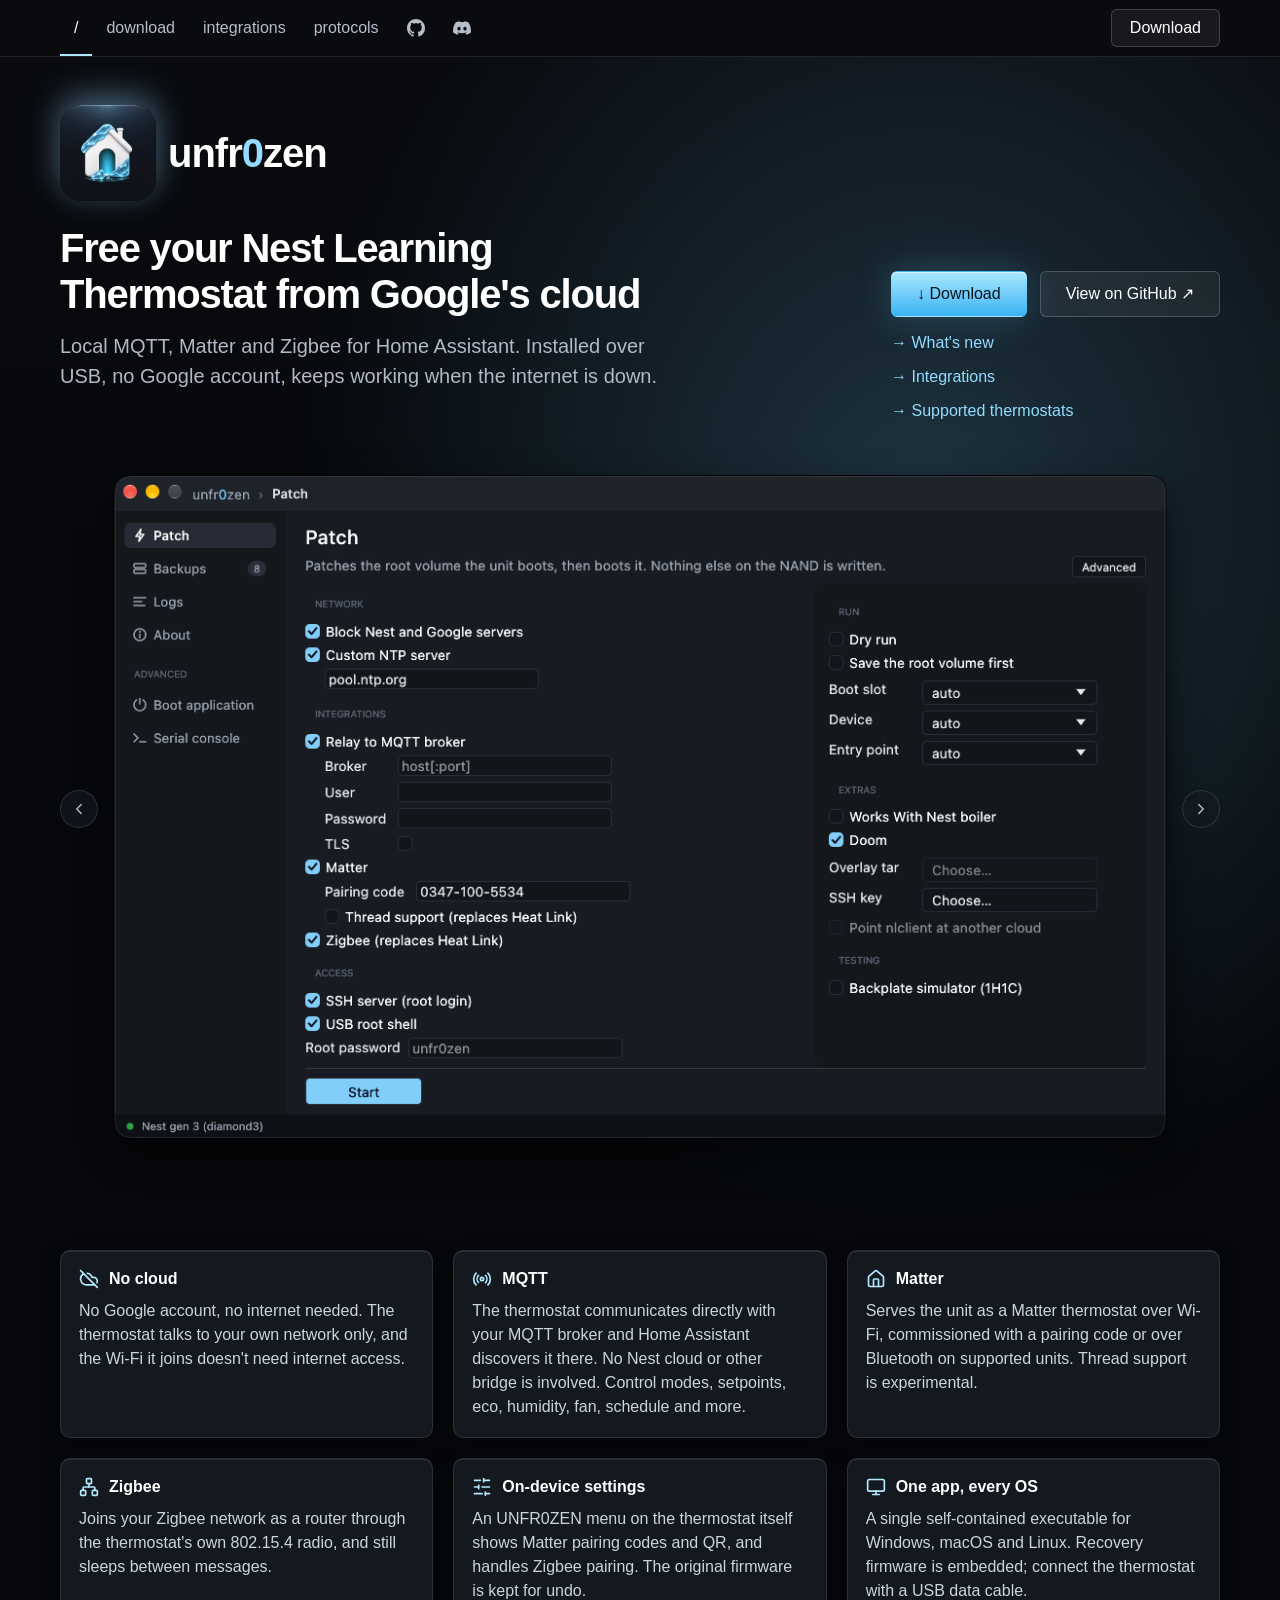
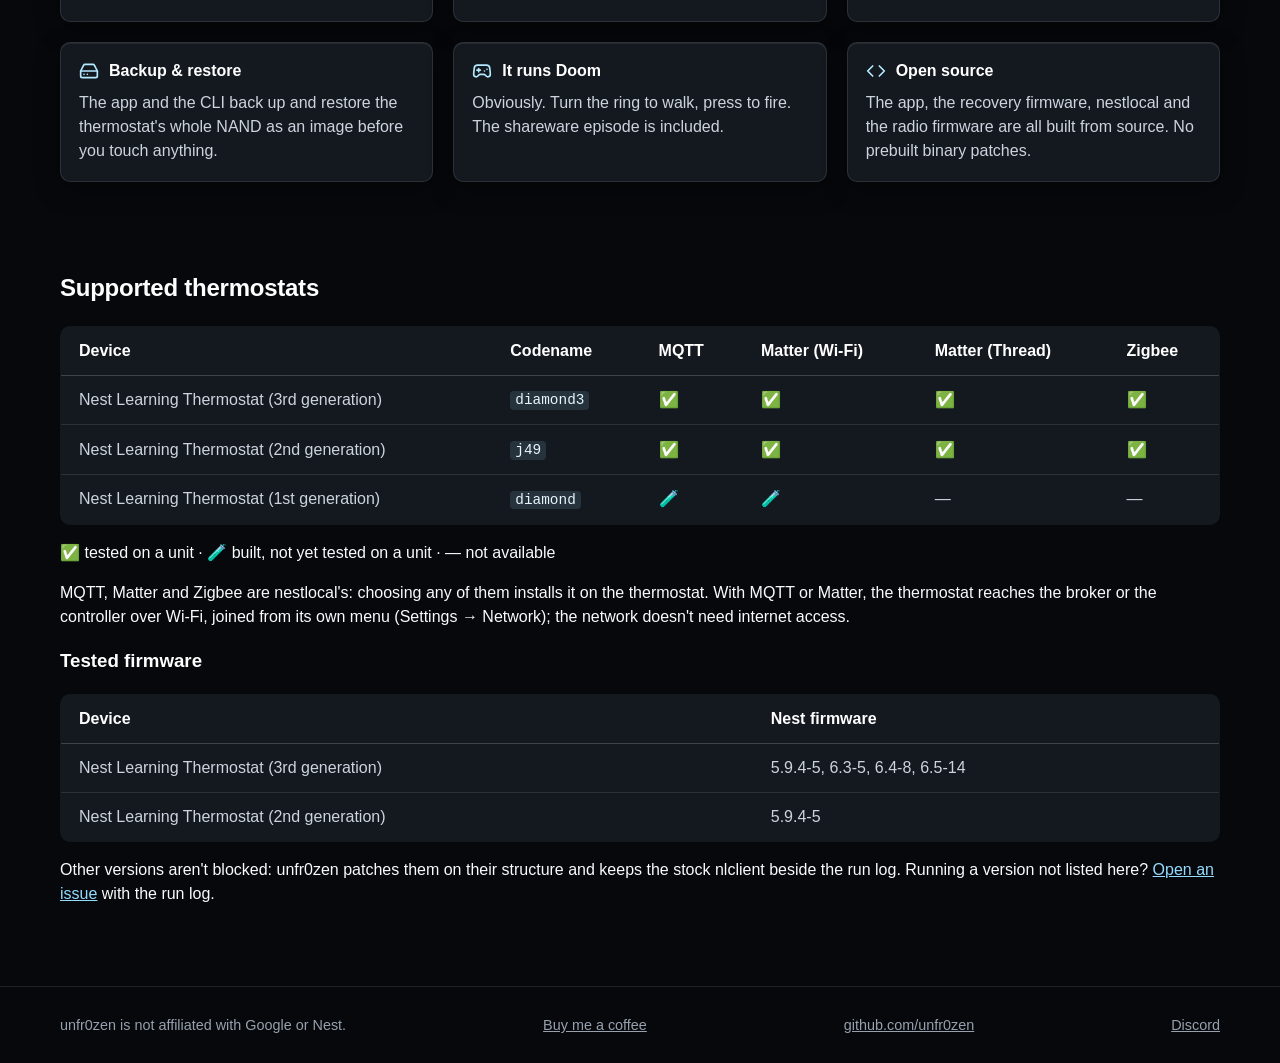
==== commit d01b51b6: "docs: list the tested nest firmware versions" ====
--- a/index.html
+++ b/index.html
@@ -14,6 +14,7 @@
     <link rel="preconnect" href="https://rsms.me">
     <link rel="stylesheet" href="https://rsms.me/inter/inter.css">
     <link rel="stylesheet" href="/style.css">
+    <script defer src="/carousel.js"></script>
     <script async src="https://analytics.unfr0zen.com/js/pa-abmtJ6LBGT69nUpVKESXi.js"></script>
     <script>
       window.plausible=window.plausible||function(){(plausible.q=plausible.q||[]).push(arguments)},plausible.init=plausible.init||function(i){plausible.o=i||{}};
@@ -40,8 +41,8 @@
         <div class="wrap">
             <div class="hero-text">
                 <div class="hero-title">
-                    <img src="/assets/logo.png" alt="">
-                    <h1>unfr0zen</h1>
+                    <span class="hero-logo"><img src="/assets/logo.png" alt=""></span>
+                    <h1>unfr<span class="zero">0</span>zen</h1>
                 </div>
                 <h2>Free your Nest Learning Thermostat from Google's cloud</h2>
                 <p>Local MQTT, Matter and Zigbee for Home Assistant. Installed over USB, no Google account, keeps working when the internet is down.</p>
@@ -55,7 +56,13 @@
                     <a class="link" href="#devices">→ Supported thermostats</a>
                 </div>
             </div>
-            <img class="screenshot" src="/assets/app.png" width="552" height="732" alt="The unfr0zen app on macOS">
+            <div class="shots" role="group" aria-roledescription="carousel" aria-label="The unfr0zen app on macOS">
+                <img class="screenshot is-shown" src="/assets/app1.png" width="1192" height="792" alt="The Patch page: options for blocking Nest and Google servers, NTP, MQTT, Matter, Zigbee, SSH and the USB root shell.">
+                <img class="screenshot" src="/assets/app2.png" width="1192" height="792" aria-hidden="true" alt="The Backups page: NAND backups of different thermostats, with a map of the selected backup's NAND.">
+                <img class="screenshot" src="/assets/app3.png" width="1192" height="792" aria-hidden="true" alt="The Logs page: past runs, with the steps and log of the selected one.">
+                <button class="shot-nav shot-prev" type="button" aria-label="Previous screenshot" hidden><svg viewBox="0 0 24 24" aria-hidden="true"><path d="m15 18-6-6 6-6"/></svg></button>
+                <button class="shot-nav shot-next" type="button" aria-label="Next screenshot" hidden><svg viewBox="0 0 24 24" aria-hidden="true"><path d="m9 18 6-6-6-6"/></svg></button>
+            </div>
         </div>
     </div>
 
@@ -108,17 +115,30 @@
             <div class="table-scroll">
                 <table>
                     <thead>
-                        <tr><th>Thermostat</th><th>SoC</th><th>MQTT</th><th>Matter</th><th>Zigbee</th></tr>
+                        <tr><th>Device</th><th>Codename</th><th>MQTT</th><th>Matter (Wi-Fi)</th><th>Matter (Thread)</th><th>Zigbee</th></tr>
                     </thead>
                     <tbody>
-                        <tr><td>Nest Learning Thermostat, 3rd gen</td><td>i.MX6 SoloX</td><td>✓</td><td>✓</td><td>✓</td></tr>
-                        <tr><td>Nest Learning Thermostat, 2nd gen</td><td>TI AM3703</td><td>✓</td><td>✓</td><td>✓</td></tr>
-                        <tr><td>Nest Learning Thermostat, 1st gen (Diamond)</td><td>TI AM3703</td><td>Unverified</td><td>Unverified</td><td>Unavailable</td></tr>
+                        <tr><td>Nest Learning Thermostat (3rd generation)</td><td><code>diamond3</code></td><td>✅</td><td>✅</td><td>✅</td><td>✅</td></tr>
+                        <tr><td>Nest Learning Thermostat (2nd generation)</td><td><code>j49</code></td><td>✅</td><td>✅</td><td>✅</td><td>✅</td></tr>
+                        <tr><td>Nest Learning Thermostat (1st generation)</td><td><code>diamond</code></td><td>🧪</td><td>🧪</td><td>—</td><td>—</td></tr>
                     </tbody>
                 </table>
             </div>
-            <div class="note">3rd gen patching relies on a specific silicon revision of the i.MX6 SoloX. Units ship with different revisions, so for now not every 3rd gen thermostat is guaranteed to be compatible. The app shows the unit's revision once it connects.</div>
-            <p>1st gen support is experimental: the Diamond USB loader and NAND path are implemented, but no stock Gen 1 NAND or physical unit has been tested. Its UART radio is not supported for Zigbee or Matter over Thread.</p>
+            <p>✅ tested on a unit · 🧪 built, not yet tested on a unit · — not available</p>
+            <p>MQTT, Matter and Zigbee are nestlocal's: choosing any of them installs it on the thermostat. With MQTT or Matter, the thermostat reaches the broker or the controller over Wi-Fi, joined from its own menu (Settings → Network); the network doesn't need internet access.</p>
+            <h3>Tested firmware</h3>
+            <div class="table-scroll">
+                <table>
+                    <thead>
+                        <tr><th>Device</th><th>Nest firmware</th></tr>
+                    </thead>
+                    <tbody>
+                        <tr><td>Nest Learning Thermostat (3rd generation)</td><td>5.9.4-5, 6.3-5, 6.4-8, 6.5-14</td></tr>
+                        <tr><td>Nest Learning Thermostat (2nd generation)</td><td>5.9.4-5</td></tr>
+                    </tbody>
+                </table>
+            </div>
+            <p>Other versions aren't blocked: unfr0zen patches them on their structure and keeps the stock nlclient beside the run log. Running a version not listed here? <a href="https://github.com/unfr0zen/unfr0zen/issues" target="_blank" rel="noopener">Open an issue</a> with the run log.</p>
         </div>
     </section>
 </main>
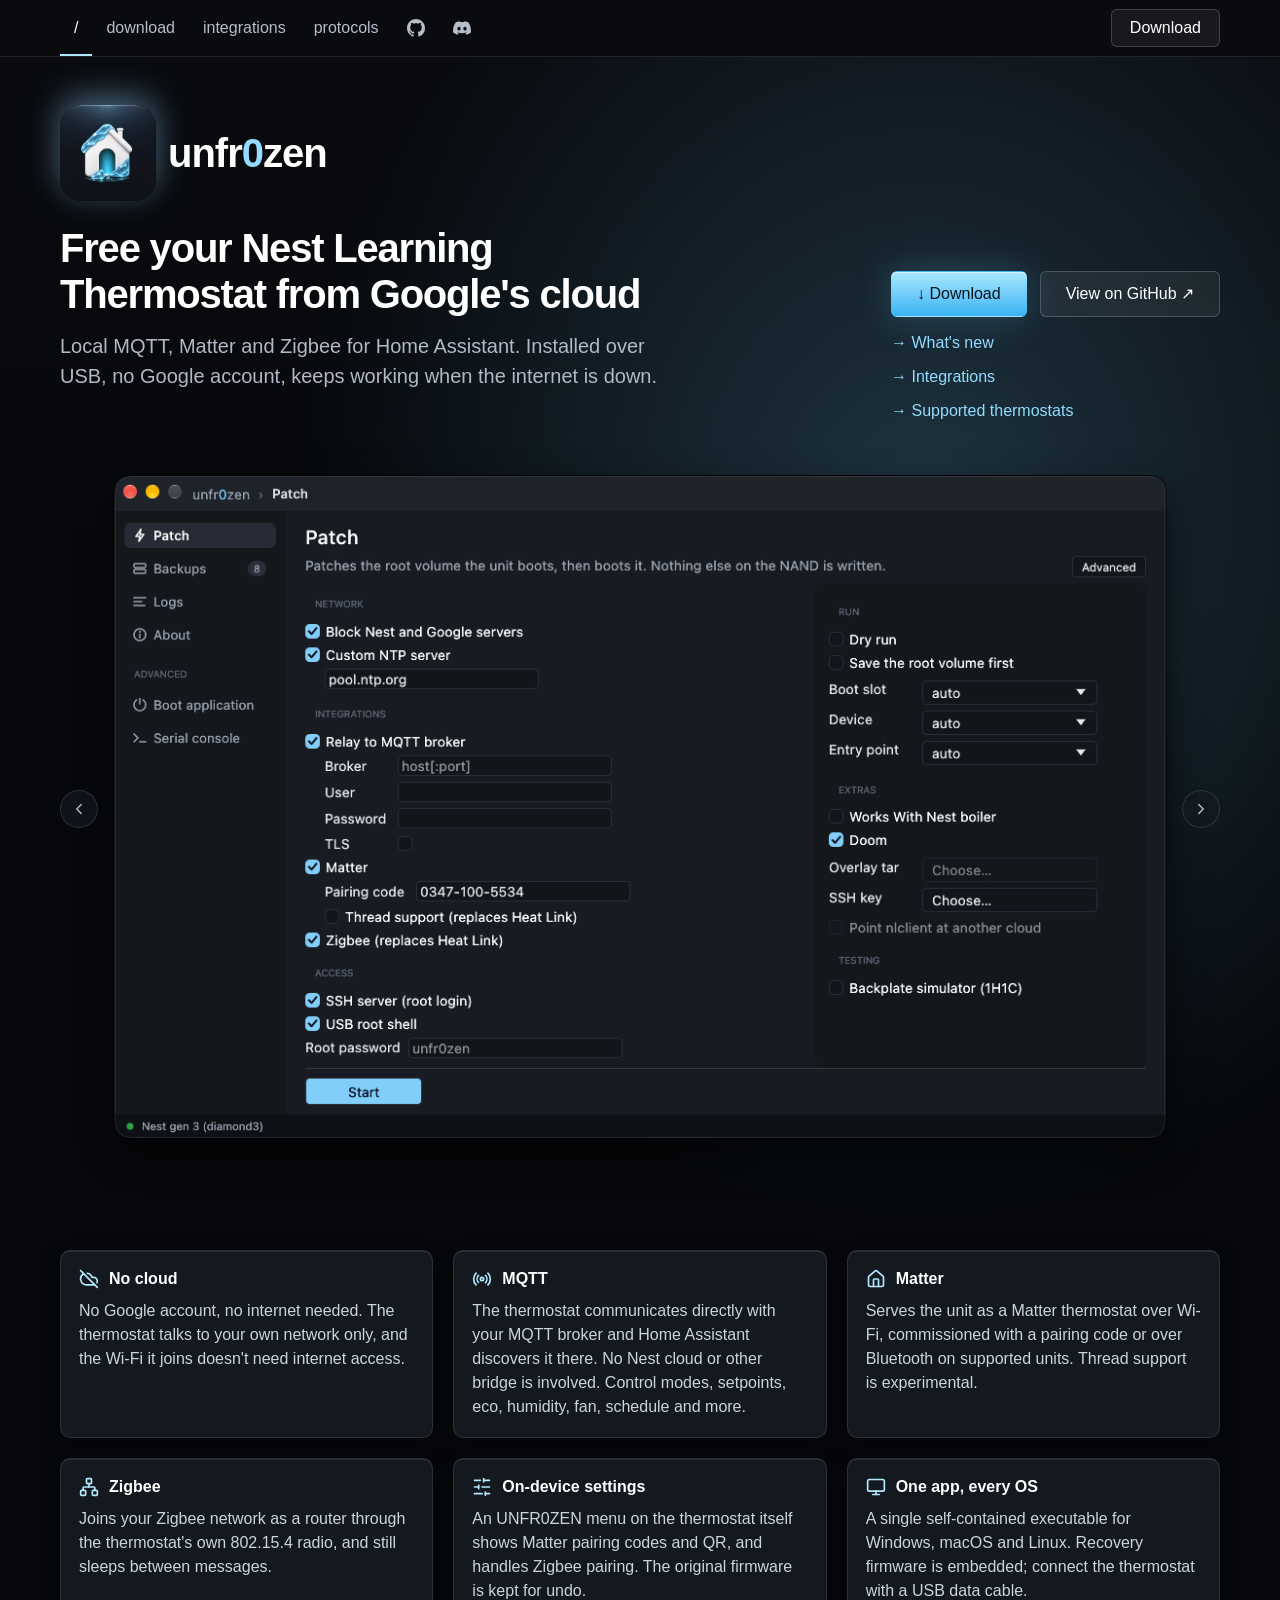
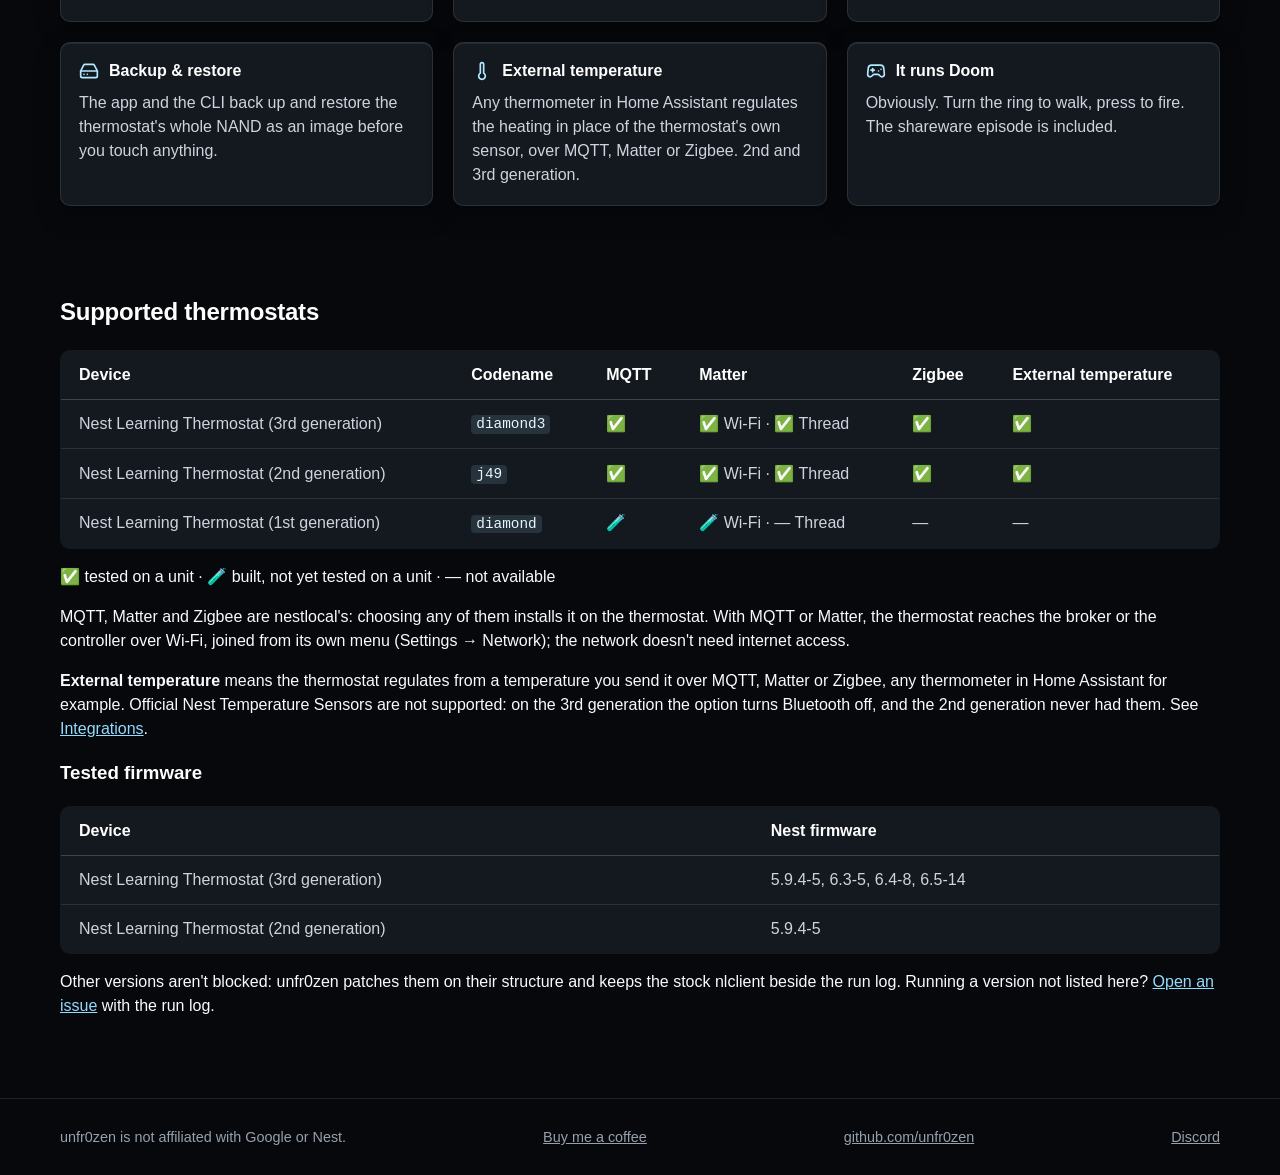
==== commit a3a8c25e: "docs: drop the open source card" ====
--- a/index.html
+++ b/index.html
@@ -98,12 +98,12 @@
                     <p>The app and the CLI back up and restore the thermostat's whole NAND as an image before you touch anything.</p>
                 </div>
                 <div class="card">
+                    <h3><svg viewBox="0 0 24 24" aria-hidden="true"><path d="M14 4v10.54a4 4 0 1 1-4 0V4a2 2 0 0 1 4 0Z"/></svg>External temperature</h3>
+                    <p>Any thermometer in Home Assistant regulates the heating in place of the thermostat's own sensor, over MQTT, Matter or Zigbee. 2nd and 3rd generation.</p>
+                </div>
+                <div class="card">
                     <h3><svg viewBox="0 0 24 24" aria-hidden="true"><line x1="6" x2="10" y1="11" y2="11"/><line x1="8" x2="8" y1="9" y2="13"/><line x1="15" x2="15.01" y1="12" y2="12"/><line x1="18" x2="18.01" y1="10" y2="10"/><path d="M17.32 5H6.68a4 4 0 0 0-3.978 3.59c-.006.052-.01.101-.017.152C2.604 9.416 2 14.456 2 16a3 3 0 0 0 3 3c1 0 1.5-.5 2-1l1.414-1.414A2 2 0 0 1 9.828 16h4.344a2 2 0 0 1 1.414.586L17 18c.5.5 1 1 2 1a3 3 0 0 0 3-3c0-1.545-.604-6.584-.685-7.258-.007-.05-.011-.1-.017-.151A4 4 0 0 0 17.32 5z"/></svg>It runs Doom</h3>
                     <p>Obviously. Turn the ring to walk, press to fire. The shareware episode is included.</p>
-                </div>
-                <div class="card">
-                    <h3><svg viewBox="0 0 24 24" aria-hidden="true"><polyline points="16 18 22 12 16 6"/><polyline points="8 6 2 12 8 18"/></svg>Open source</h3>
-                    <p>The app, the recovery firmware, nestlocal and the radio firmware are all built from source. No prebuilt binary patches.</p>
                 </div>
             </div>
         </div>
@@ -113,19 +113,20 @@
         <div class="wrap">
             <h2>Supported thermostats</h2>
             <div class="table-scroll">
-                <table>
+                <table class="devices">
                     <thead>
-                        <tr><th>Device</th><th>Codename</th><th>MQTT</th><th>Matter (Wi-Fi)</th><th>Matter (Thread)</th><th>Zigbee</th></tr>
+                        <tr><th>Device</th><th>Codename</th><th>MQTT</th><th>Matter</th><th>Zigbee</th><th>External temperature</th></tr>
                     </thead>
                     <tbody>
-                        <tr><td>Nest Learning Thermostat (3rd generation)</td><td><code>diamond3</code></td><td>✅</td><td>✅</td><td>✅</td><td>✅</td></tr>
-                        <tr><td>Nest Learning Thermostat (2nd generation)</td><td><code>j49</code></td><td>✅</td><td>✅</td><td>✅</td><td>✅</td></tr>
-                        <tr><td>Nest Learning Thermostat (1st generation)</td><td><code>diamond</code></td><td>🧪</td><td>🧪</td><td>—</td><td>—</td></tr>
+                        <tr><td>Nest Learning Thermostat (3rd generation)</td><td><code>diamond3</code></td><td>✅</td><td>✅ Wi-Fi · ✅ Thread</td><td>✅</td><td>✅</td></tr>
+                        <tr><td>Nest Learning Thermostat (2nd generation)</td><td><code>j49</code></td><td>✅</td><td>✅ Wi-Fi · ✅ Thread</td><td>✅</td><td>✅</td></tr>
+                        <tr><td>Nest Learning Thermostat (1st generation)</td><td><code>diamond</code></td><td>🧪</td><td>🧪 Wi-Fi · — Thread</td><td>—</td><td>—</td></tr>
                     </tbody>
                 </table>
             </div>
             <p>✅ tested on a unit · 🧪 built, not yet tested on a unit · — not available</p>
             <p>MQTT, Matter and Zigbee are nestlocal's: choosing any of them installs it on the thermostat. With MQTT or Matter, the thermostat reaches the broker or the controller over Wi-Fi, joined from its own menu (Settings → Network); the network doesn't need internet access.</p>
+            <p><b>External temperature</b> means the thermostat regulates from a temperature you send it over MQTT, Matter or Zigbee, any thermometer in Home Assistant for example. Official Nest Temperature Sensors are not supported: on the 3rd generation the option turns Bluetooth off, and the 2nd generation never had them. See <a href="/integrations/#external-temperature">Integrations</a>.</p>
             <h3>Tested firmware</h3>
             <div class="table-scroll">
                 <table>
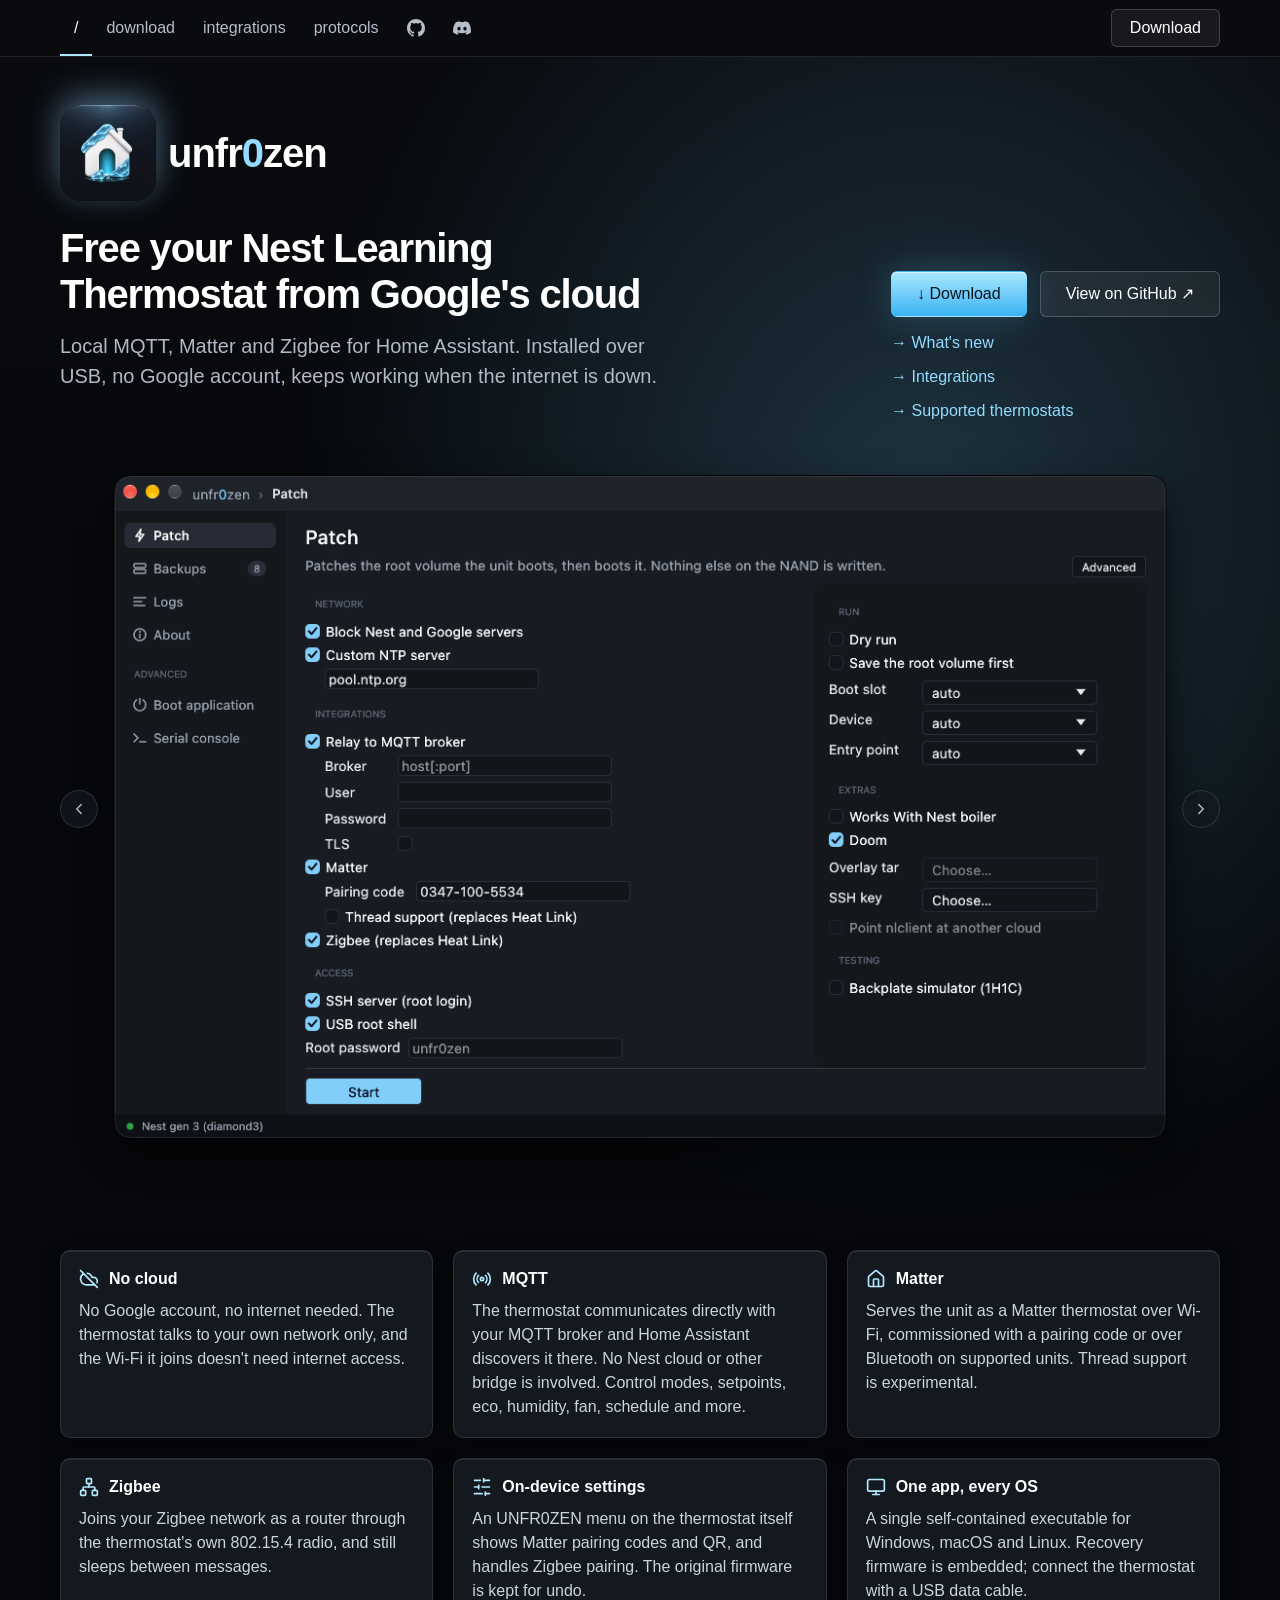
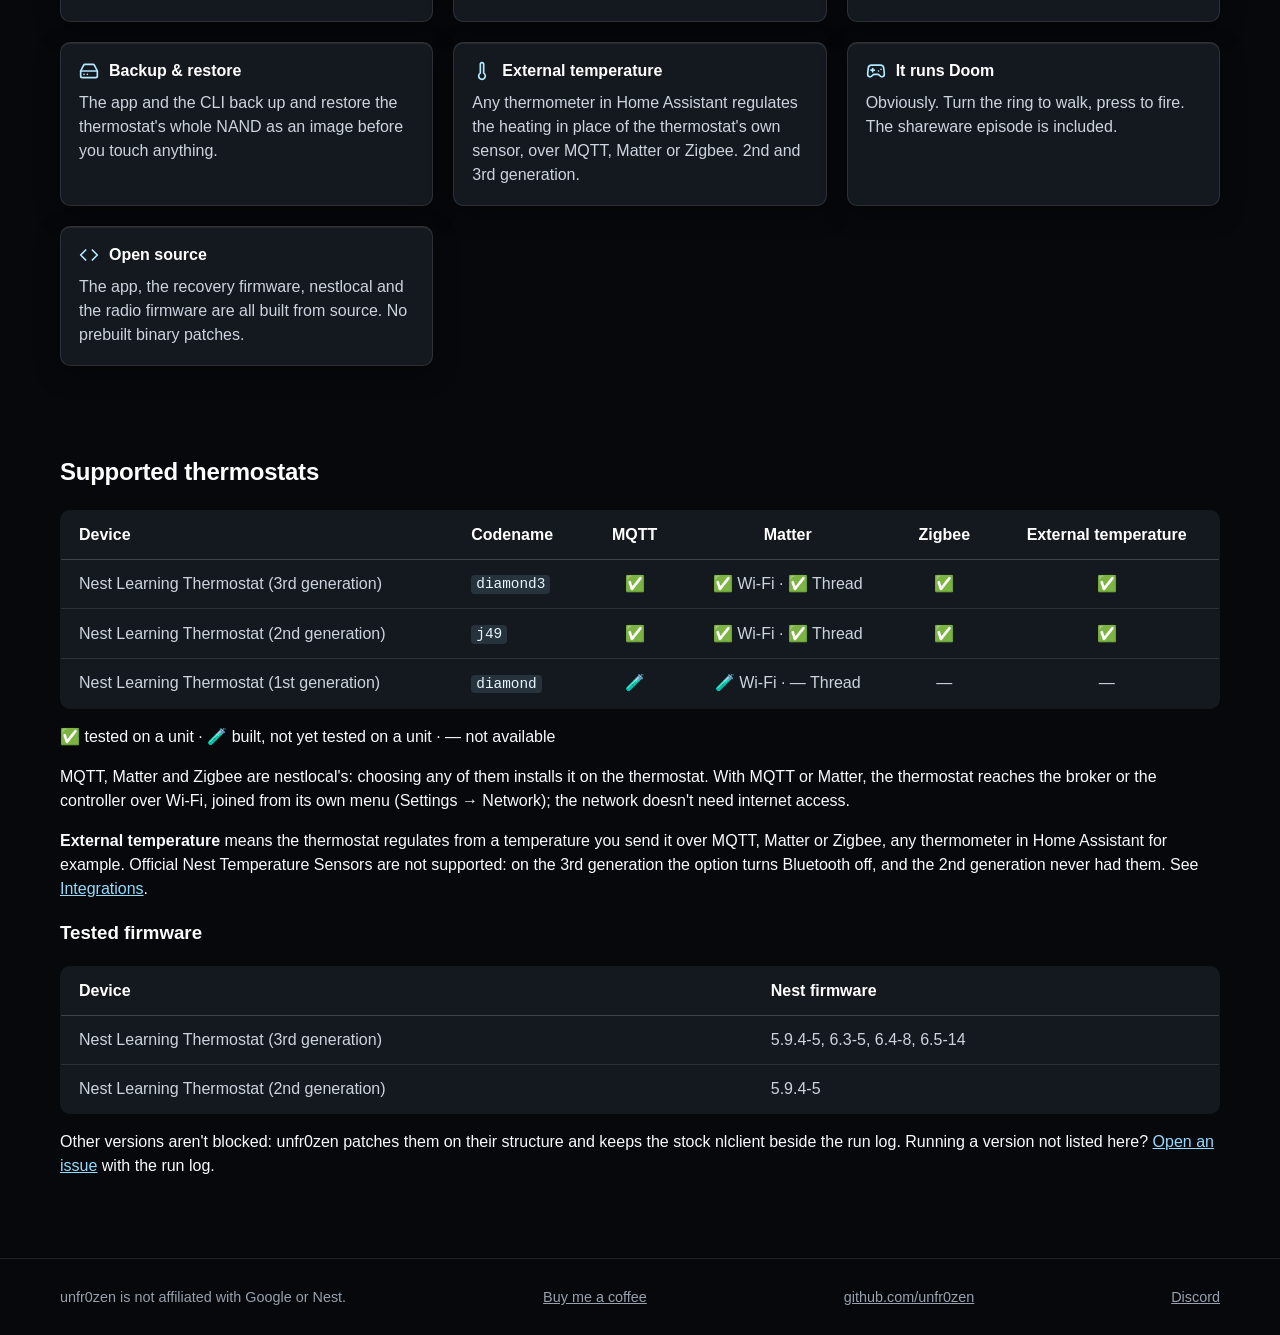
==== commit 5b9edc19: "docs: tidy the supported thermostats table One Matter column for Wi-Fi and Thread, and the columns a" ====
--- a/index.html
+++ b/index.html
@@ -105,6 +105,10 @@
                     <h3><svg viewBox="0 0 24 24" aria-hidden="true"><line x1="6" x2="10" y1="11" y2="11"/><line x1="8" x2="8" y1="9" y2="13"/><line x1="15" x2="15.01" y1="12" y2="12"/><line x1="18" x2="18.01" y1="10" y2="10"/><path d="M17.32 5H6.68a4 4 0 0 0-3.978 3.59c-.006.052-.01.101-.017.152C2.604 9.416 2 14.456 2 16a3 3 0 0 0 3 3c1 0 1.5-.5 2-1l1.414-1.414A2 2 0 0 1 9.828 16h4.344a2 2 0 0 1 1.414.586L17 18c.5.5 1 1 2 1a3 3 0 0 0 3-3c0-1.545-.604-6.584-.685-7.258-.007-.05-.011-.1-.017-.151A4 4 0 0 0 17.32 5z"/></svg>It runs Doom</h3>
                     <p>Obviously. Turn the ring to walk, press to fire. The shareware episode is included.</p>
                 </div>
+                <div class="card">
+                    <h3><svg viewBox="0 0 24 24" aria-hidden="true"><polyline points="16 18 22 12 16 6"/><polyline points="8 6 2 12 8 18"/></svg>Open source</h3>
+                    <p>The app, the recovery firmware, nestlocal and the radio firmware are all built from source. No prebuilt binary patches.</p>
+                </div>
             </div>
         </div>
     </section>
--- a/style.css
+++ b/style.css
@@ -418,6 +418,9 @@
 
 .table-scroll { overflow-x: auto; }
 
+/* Supported thermostats: the columns after the codename centred. */
+.devices th:nth-child(n+3), .devices td:nth-child(n+3) { text-align: center; }
+
 /* Download page */
 
 .os-picker {
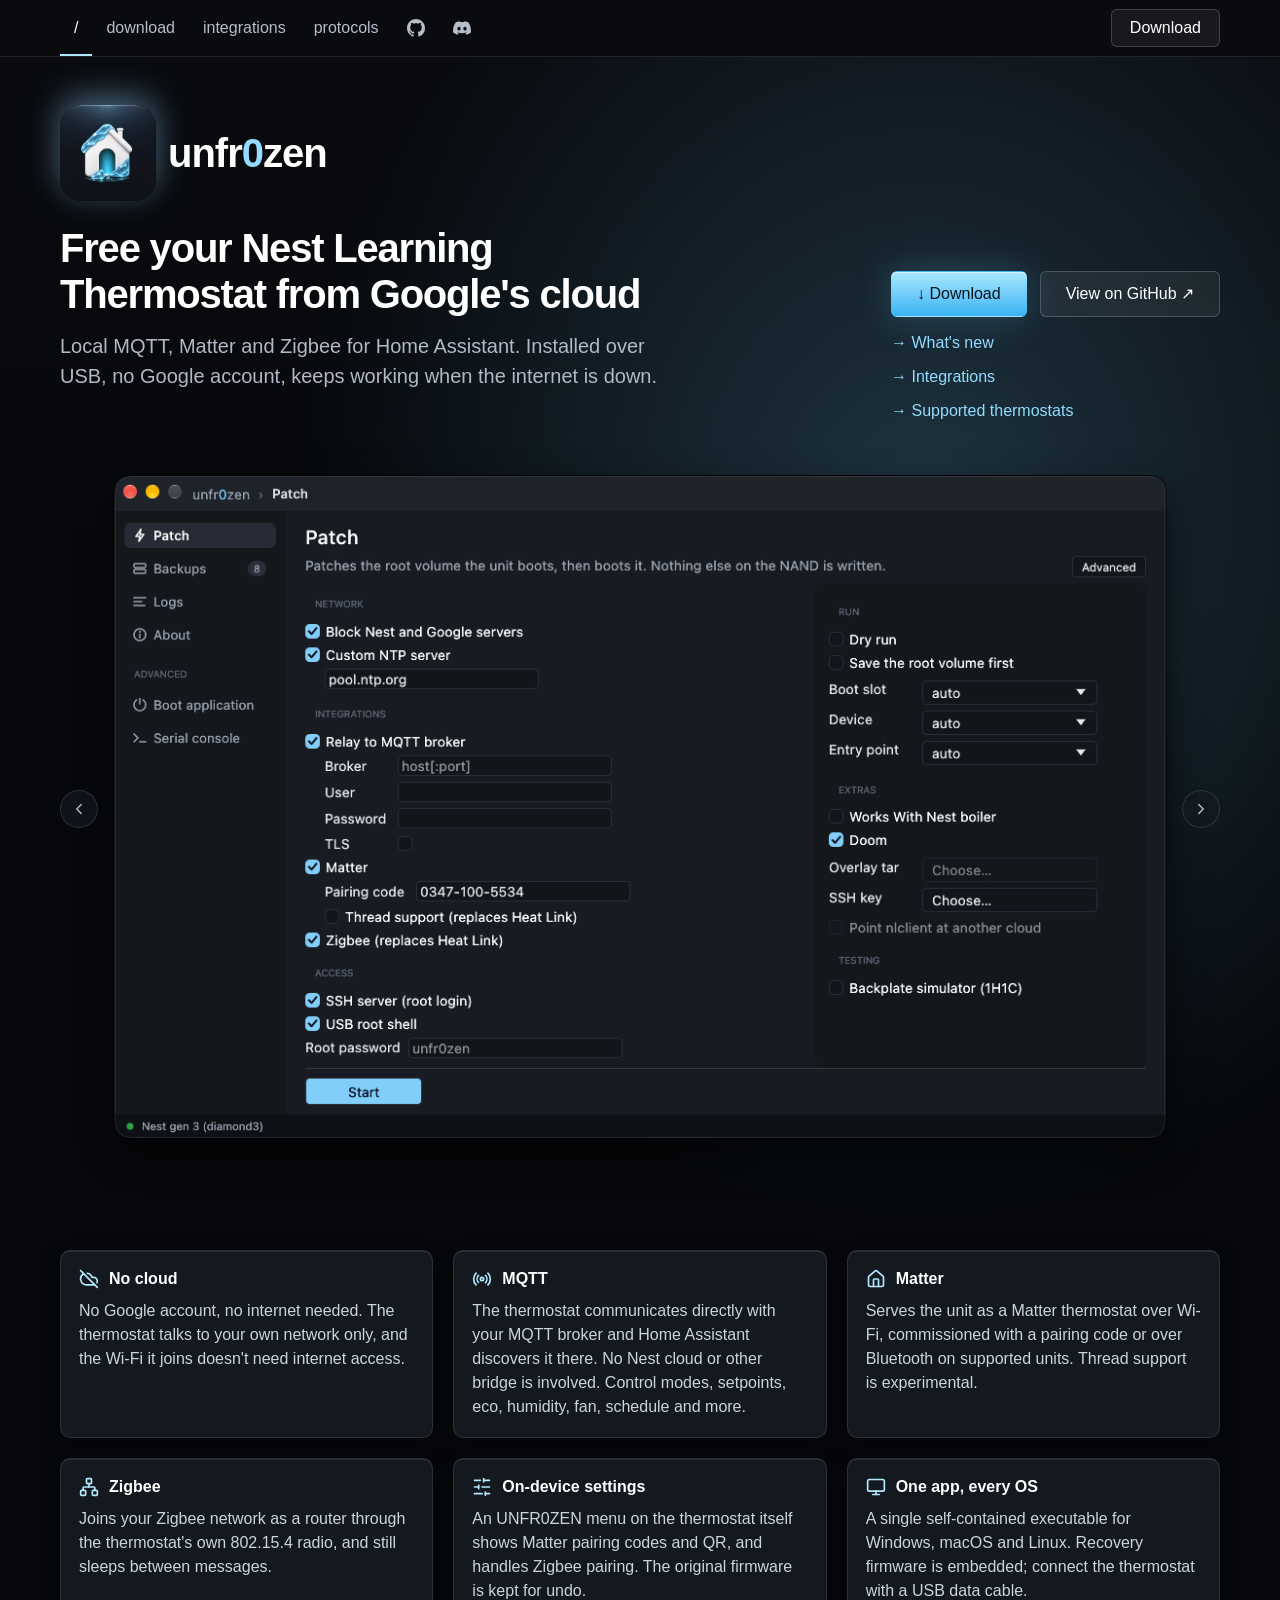
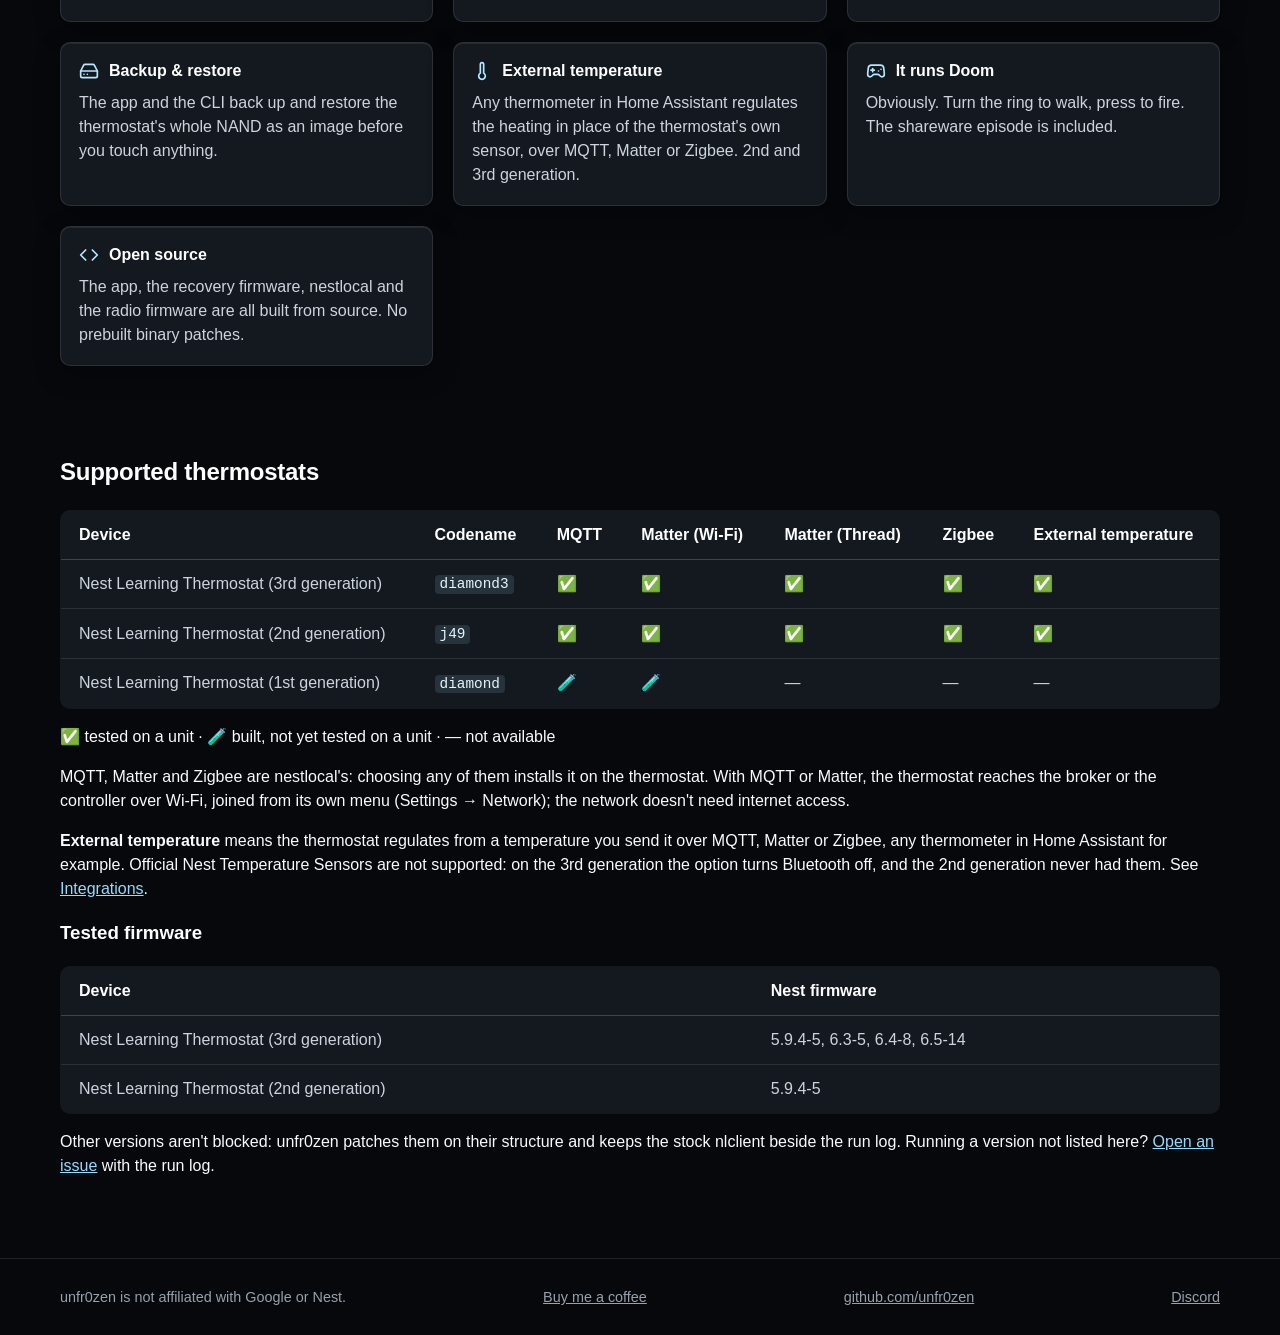
==== commit 87f75c5f: "docs: advertise the external temperature on the front page A feature card, a column in the supported" ====
--- a/index.html
+++ b/index.html
@@ -117,14 +117,14 @@
         <div class="wrap">
             <h2>Supported thermostats</h2>
             <div class="table-scroll">
-                <table class="devices">
+                <table>
                     <thead>
-                        <tr><th>Device</th><th>Codename</th><th>MQTT</th><th>Matter</th><th>Zigbee</th><th>External temperature</th></tr>
+                        <tr><th>Device</th><th>Codename</th><th>MQTT</th><th>Matter (Wi-Fi)</th><th>Matter (Thread)</th><th>Zigbee</th><th>External temperature</th></tr>
                     </thead>
                     <tbody>
-                        <tr><td>Nest Learning Thermostat (3rd generation)</td><td><code>diamond3</code></td><td>✅</td><td>✅ Wi-Fi · ✅ Thread</td><td>✅</td><td>✅</td></tr>
-                        <tr><td>Nest Learning Thermostat (2nd generation)</td><td><code>j49</code></td><td>✅</td><td>✅ Wi-Fi · ✅ Thread</td><td>✅</td><td>✅</td></tr>
-                        <tr><td>Nest Learning Thermostat (1st generation)</td><td><code>diamond</code></td><td>🧪</td><td>🧪 Wi-Fi · — Thread</td><td>—</td><td>—</td></tr>
+                        <tr><td>Nest Learning Thermostat (3rd generation)</td><td><code>diamond3</code></td><td>✅</td><td>✅</td><td>✅</td><td>✅</td><td>✅</td></tr>
+                        <tr><td>Nest Learning Thermostat (2nd generation)</td><td><code>j49</code></td><td>✅</td><td>✅</td><td>✅</td><td>✅</td><td>✅</td></tr>
+                        <tr><td>Nest Learning Thermostat (1st generation)</td><td><code>diamond</code></td><td>🧪</td><td>🧪</td><td>—</td><td>—</td><td>—</td></tr>
                     </tbody>
                 </table>
             </div>
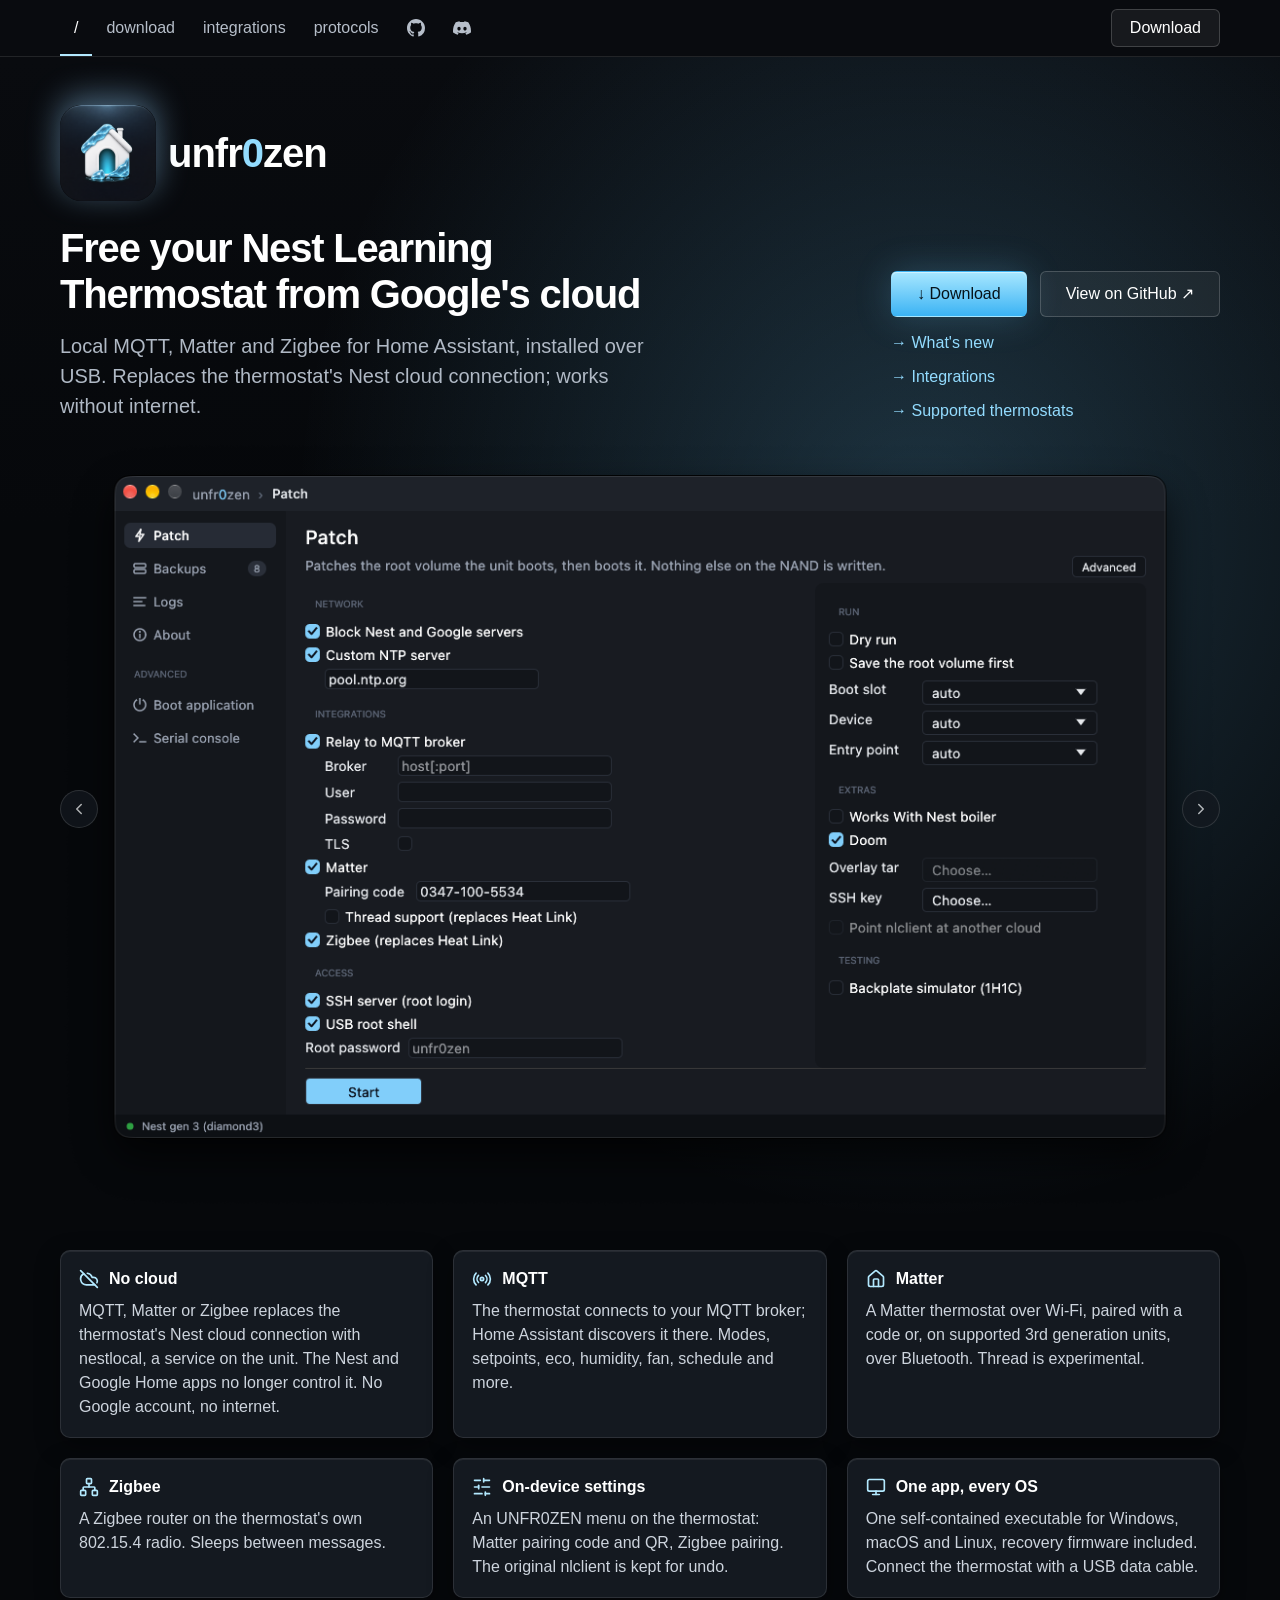
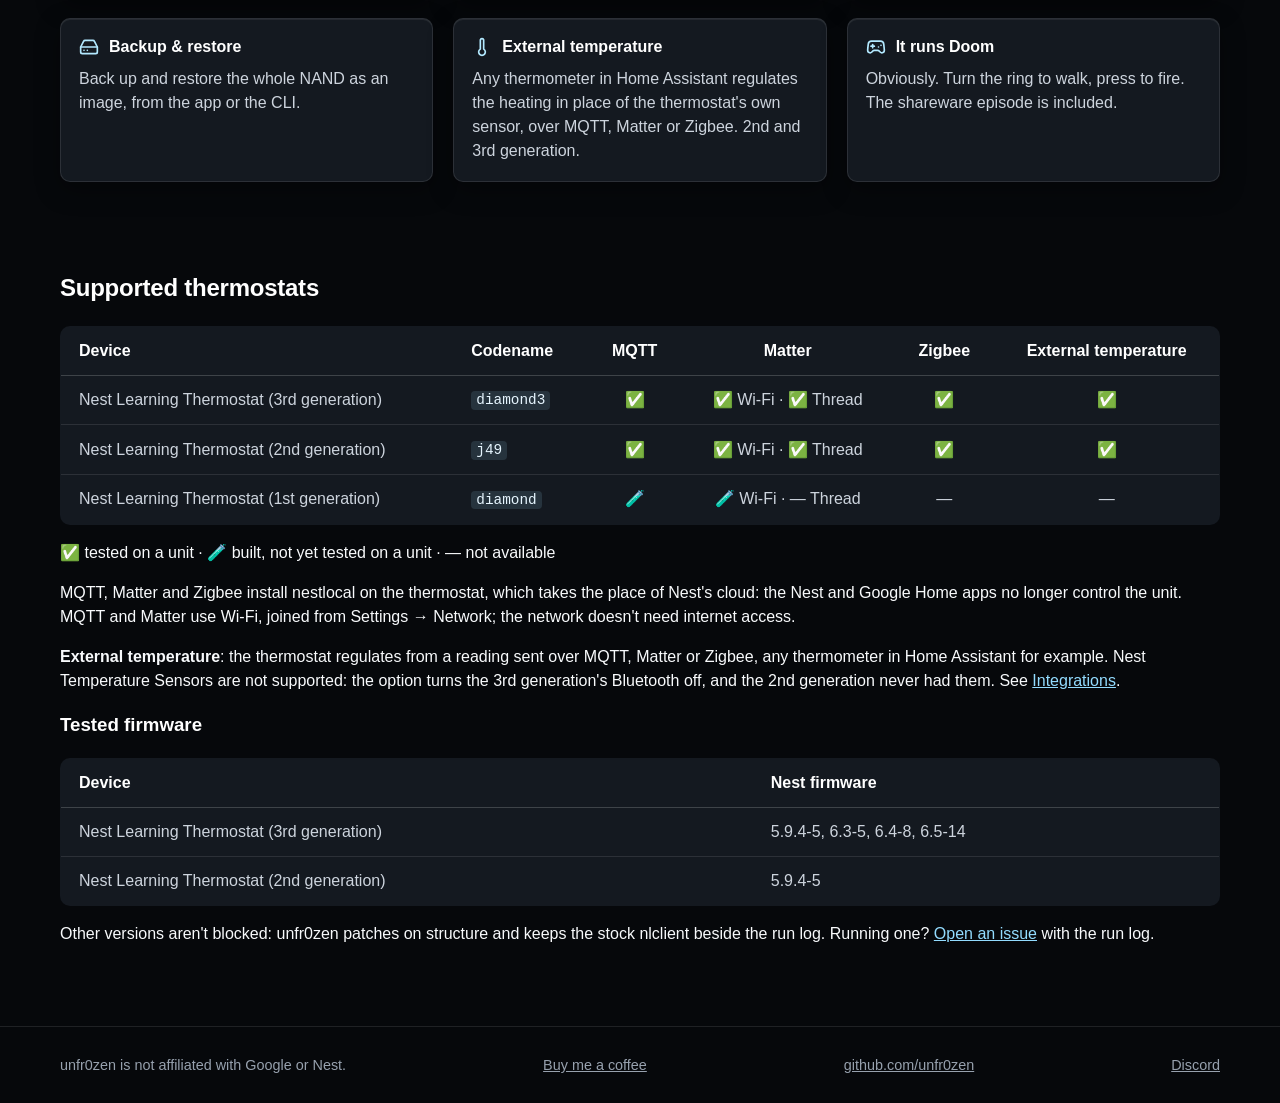
==== commit 891276a3: "docs: shorten the pages and state that nestlocal replaces the nest cloud" ====
--- a/index.html
+++ b/index.html
@@ -45,7 +45,7 @@
                     <h1>unfr<span class="zero">0</span>zen</h1>
                 </div>
                 <h2>Free your Nest Learning Thermostat from Google's cloud</h2>
-                <p>Local MQTT, Matter and Zigbee for Home Assistant. Installed over USB, no Google account, keeps working when the internet is down.</p>
+                <p>Local MQTT, Matter and Zigbee for Home Assistant, installed over USB. Replaces the thermostat's Nest cloud connection; works without internet.</p>
                 <div class="buttons">
                     <a href="/download/" class="btn btn-ice">↓ Download</a>
                     <a href="https://github.com/unfr0zen" class="btn btn-dark" target="_blank" rel="noopener">View on GitHub ↗</a>
@@ -71,31 +71,31 @@
             <div class="grid">
                 <div class="card">
                     <h3><svg viewBox="0 0 24 24" aria-hidden="true"><path d="m2 2 20 20"/><path d="M5.782 5.782A7 7 0 0 0 9 19h8.5a4.5 4.5 0 0 0 1.307-.193"/><path d="M21.532 16.5A4.5 4.5 0 0 0 17.5 10h-1.79A7.008 7.008 0 0 0 10 5.07"/></svg>No cloud</h3>
-                    <p>No Google account, no internet needed. The thermostat talks to your own network only, and the Wi-Fi it joins doesn't need internet access.</p>
+                    <p>MQTT, Matter or Zigbee replaces the thermostat's Nest cloud connection with nestlocal, a service on the unit. The Nest and Google Home apps no longer control it. No Google account, no internet.</p>
                 </div>
                 <div class="card">
                     <h3><svg viewBox="0 0 24 24" aria-hidden="true"><path d="M4.9 19.1C1 15.2 1 8.8 4.9 4.9"/><path d="M7.8 16.2c-2.3-2.3-2.3-6.1 0-8.5"/><circle cx="12" cy="12" r="2"/><path d="M16.2 7.8c2.3 2.3 2.3 6.1 0 8.5"/><path d="M19.1 4.9C23 8.8 23 15.1 19.1 19"/></svg>MQTT</h3>
-                    <p>The thermostat communicates directly with your MQTT broker and Home Assistant discovers it there. No Nest cloud or other bridge is involved. Control modes, setpoints, eco, humidity, fan, schedule and more.</p>
+                    <p>The thermostat connects to your MQTT broker; Home Assistant discovers it there. Modes, setpoints, eco, humidity, fan, schedule and more.</p>
                 </div>
                 <div class="card">
                     <h3><svg viewBox="0 0 24 24" aria-hidden="true"><path d="M15 21v-8a1 1 0 0 0-1-1h-4a1 1 0 0 0-1 1v8"/><path d="M3 10a2 2 0 0 1 .709-1.528l7-5.999a2 2 0 0 1 2.582 0l7 5.999A2 2 0 0 1 21 10v9a2 2 0 0 1-2 2H5a2 2 0 0 1-2-2z"/></svg>Matter</h3>
-                    <p>Serves the unit as a Matter thermostat over Wi-Fi, commissioned with a pairing code or over Bluetooth on supported units. Thread support is experimental.</p>
+                    <p>A Matter thermostat over Wi-Fi, paired with a code or, on supported 3rd generation units, over Bluetooth. Thread is experimental.</p>
                 </div>
                 <div class="card">
                     <h3><svg viewBox="0 0 24 24" aria-hidden="true"><rect x="16" y="16" width="6" height="6" rx="1"/><rect x="2" y="16" width="6" height="6" rx="1"/><rect x="9" y="2" width="6" height="6" rx="1"/><path d="M5 16v-3a1 1 0 0 1 1-1h12a1 1 0 0 1 1 1v3"/><path d="M12 12V8"/></svg>Zigbee</h3>
-                    <p>Joins your Zigbee network as a router through the thermostat's own 802.15.4 radio, and still sleeps between messages.</p>
+                    <p>A Zigbee router on the thermostat's own 802.15.4 radio. Sleeps between messages.</p>
                 </div>
                 <div class="card">
                     <h3><svg viewBox="0 0 24 24" aria-hidden="true"><line x1="21" x2="14" y1="4" y2="4"/><line x1="10" x2="3" y1="4" y2="4"/><line x1="21" x2="12" y1="12" y2="12"/><line x1="8" x2="3" y1="12" y2="12"/><line x1="21" x2="16" y1="20" y2="20"/><line x1="12" x2="3" y1="20" y2="20"/><line x1="14" x2="14" y1="2" y2="6"/><line x1="8" x2="8" y1="10" y2="14"/><line x1="16" x2="16" y1="18" y2="22"/></svg>On-device settings</h3>
-                    <p>An UNFR0ZEN menu on the thermostat itself shows Matter pairing codes and QR, and handles Zigbee pairing. The original firmware is kept for undo.</p>
+                    <p>An UNFR0ZEN menu on the thermostat: Matter pairing code and QR, Zigbee pairing. The original nlclient is kept for undo.</p>
                 </div>
                 <div class="card">
                     <h3><svg viewBox="0 0 24 24" aria-hidden="true"><rect width="20" height="14" x="2" y="3" rx="2"/><line x1="8" x2="16" y1="21" y2="21"/><line x1="12" x2="12" y1="17" y2="21"/></svg>One app, every OS</h3>
-                    <p>A single self-contained executable for Windows, macOS and Linux. Recovery firmware is embedded; connect the thermostat with a USB data cable.</p>
+                    <p>One self-contained executable for Windows, macOS and Linux, recovery firmware included. Connect the thermostat with a USB data cable.</p>
                 </div>
                 <div class="card">
                     <h3><svg viewBox="0 0 24 24" aria-hidden="true"><line x1="22" x2="2" y1="12" y2="12"/><path d="M5.45 5.11 2 12v6a2 2 0 0 0 2 2h16a2 2 0 0 0 2-2v-6l-3.45-6.89A2 2 0 0 0 16.76 4H7.24a2 2 0 0 0-1.79 1.11z"/><line x1="6" x2="6.01" y1="16" y2="16"/><line x1="10" x2="10.01" y1="16" y2="16"/></svg>Backup &amp; restore</h3>
-                    <p>The app and the CLI back up and restore the thermostat's whole NAND as an image before you touch anything.</p>
+                    <p>Back up and restore the whole NAND as an image, from the app or the CLI.</p>
                 </div>
                 <div class="card">
                     <h3><svg viewBox="0 0 24 24" aria-hidden="true"><path d="M14 4v10.54a4 4 0 1 1-4 0V4a2 2 0 0 1 4 0Z"/></svg>External temperature</h3>
@@ -105,10 +105,6 @@
                     <h3><svg viewBox="0 0 24 24" aria-hidden="true"><line x1="6" x2="10" y1="11" y2="11"/><line x1="8" x2="8" y1="9" y2="13"/><line x1="15" x2="15.01" y1="12" y2="12"/><line x1="18" x2="18.01" y1="10" y2="10"/><path d="M17.32 5H6.68a4 4 0 0 0-3.978 3.59c-.006.052-.01.101-.017.152C2.604 9.416 2 14.456 2 16a3 3 0 0 0 3 3c1 0 1.5-.5 2-1l1.414-1.414A2 2 0 0 1 9.828 16h4.344a2 2 0 0 1 1.414.586L17 18c.5.5 1 1 2 1a3 3 0 0 0 3-3c0-1.545-.604-6.584-.685-7.258-.007-.05-.011-.1-.017-.151A4 4 0 0 0 17.32 5z"/></svg>It runs Doom</h3>
                     <p>Obviously. Turn the ring to walk, press to fire. The shareware episode is included.</p>
                 </div>
-                <div class="card">
-                    <h3><svg viewBox="0 0 24 24" aria-hidden="true"><polyline points="16 18 22 12 16 6"/><polyline points="8 6 2 12 8 18"/></svg>Open source</h3>
-                    <p>The app, the recovery firmware, nestlocal and the radio firmware are all built from source. No prebuilt binary patches.</p>
-                </div>
             </div>
         </div>
     </section>
@@ -117,20 +113,20 @@
         <div class="wrap">
             <h2>Supported thermostats</h2>
             <div class="table-scroll">
-                <table>
+                <table class="devices">
                     <thead>
-                        <tr><th>Device</th><th>Codename</th><th>MQTT</th><th>Matter (Wi-Fi)</th><th>Matter (Thread)</th><th>Zigbee</th><th>External temperature</th></tr>
+                        <tr><th>Device</th><th>Codename</th><th>MQTT</th><th>Matter</th><th>Zigbee</th><th>External temperature</th></tr>
                     </thead>
                     <tbody>
-                        <tr><td>Nest Learning Thermostat (3rd generation)</td><td><code>diamond3</code></td><td>✅</td><td>✅</td><td>✅</td><td>✅</td><td>✅</td></tr>
-                        <tr><td>Nest Learning Thermostat (2nd generation)</td><td><code>j49</code></td><td>✅</td><td>✅</td><td>✅</td><td>✅</td><td>✅</td></tr>
-                        <tr><td>Nest Learning Thermostat (1st generation)</td><td><code>diamond</code></td><td>🧪</td><td>🧪</td><td>—</td><td>—</td><td>—</td></tr>
+                        <tr><td>Nest Learning Thermostat (3rd generation)</td><td><code>diamond3</code></td><td>✅</td><td>✅ Wi-Fi · ✅ Thread</td><td>✅</td><td>✅</td></tr>
+                        <tr><td>Nest Learning Thermostat (2nd generation)</td><td><code>j49</code></td><td>✅</td><td>✅ Wi-Fi · ✅ Thread</td><td>✅</td><td>✅</td></tr>
+                        <tr><td>Nest Learning Thermostat (1st generation)</td><td><code>diamond</code></td><td>🧪</td><td>🧪 Wi-Fi · — Thread</td><td>—</td><td>—</td></tr>
                     </tbody>
                 </table>
             </div>
             <p>✅ tested on a unit · 🧪 built, not yet tested on a unit · — not available</p>
-            <p>MQTT, Matter and Zigbee are nestlocal's: choosing any of them installs it on the thermostat. With MQTT or Matter, the thermostat reaches the broker or the controller over Wi-Fi, joined from its own menu (Settings → Network); the network doesn't need internet access.</p>
-            <p><b>External temperature</b> means the thermostat regulates from a temperature you send it over MQTT, Matter or Zigbee, any thermometer in Home Assistant for example. Official Nest Temperature Sensors are not supported: on the 3rd generation the option turns Bluetooth off, and the 2nd generation never had them. See <a href="/integrations/#external-temperature">Integrations</a>.</p>
+            <p>MQTT, Matter and Zigbee install nestlocal on the thermostat, which takes the place of Nest's cloud: the Nest and Google Home apps no longer control the unit. MQTT and Matter use Wi-Fi, joined from Settings → Network; the network doesn't need internet access.</p>
+            <p><b>External temperature</b>: the thermostat regulates from a reading sent over MQTT, Matter or Zigbee, any thermometer in Home Assistant for example. Nest Temperature Sensors are not supported: the option turns the 3rd generation's Bluetooth off, and the 2nd generation never had them. See <a href="/integrations/#external-temperature">Integrations</a>.</p>
             <h3>Tested firmware</h3>
             <div class="table-scroll">
                 <table>
@@ -143,7 +139,7 @@
                     </tbody>
                 </table>
             </div>
-            <p>Other versions aren't blocked: unfr0zen patches them on their structure and keeps the stock nlclient beside the run log. Running a version not listed here? <a href="https://github.com/unfr0zen/unfr0zen/issues" target="_blank" rel="noopener">Open an issue</a> with the run log.</p>
+            <p>Other versions aren't blocked: unfr0zen patches on structure and keeps the stock nlclient beside the run log. Running one? <a href="https://github.com/unfr0zen/unfr0zen/issues" target="_blank" rel="noopener">Open an issue</a> with the run log.</p>
         </div>
     </section>
 </main>
